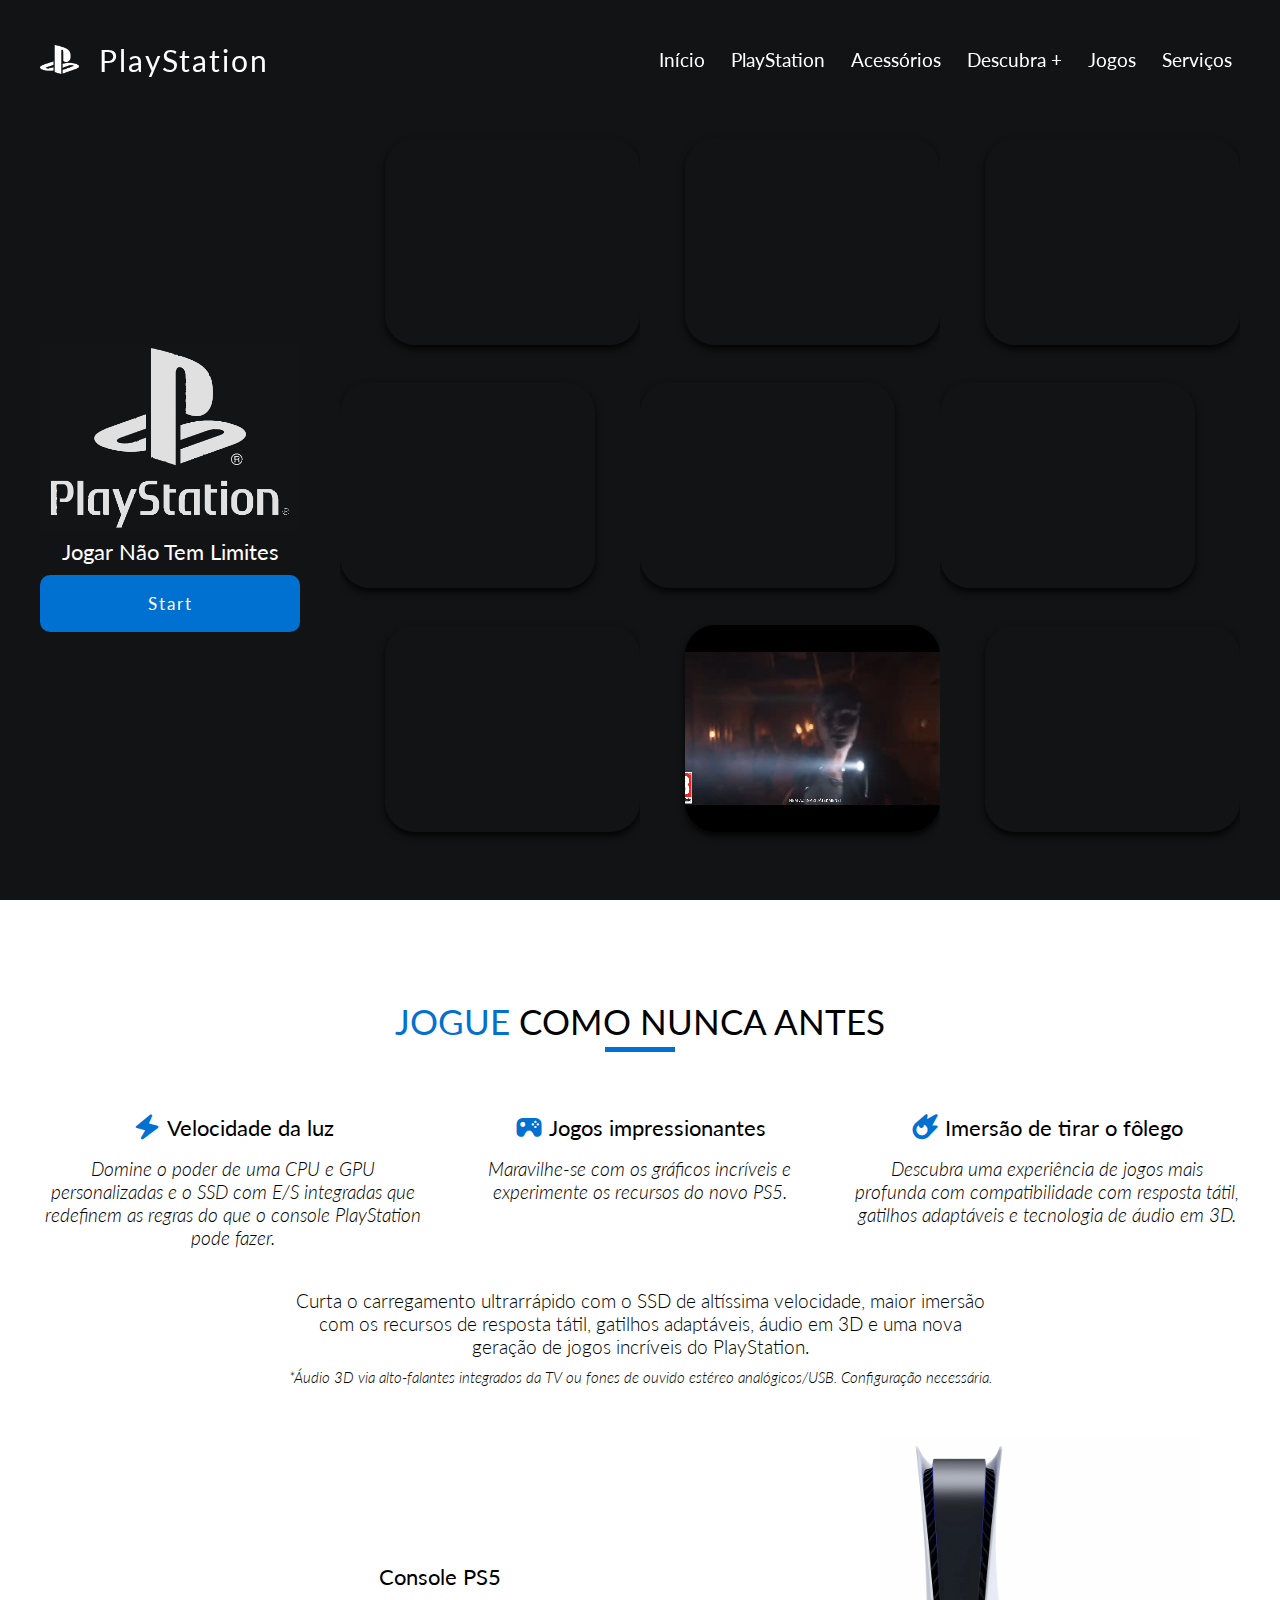
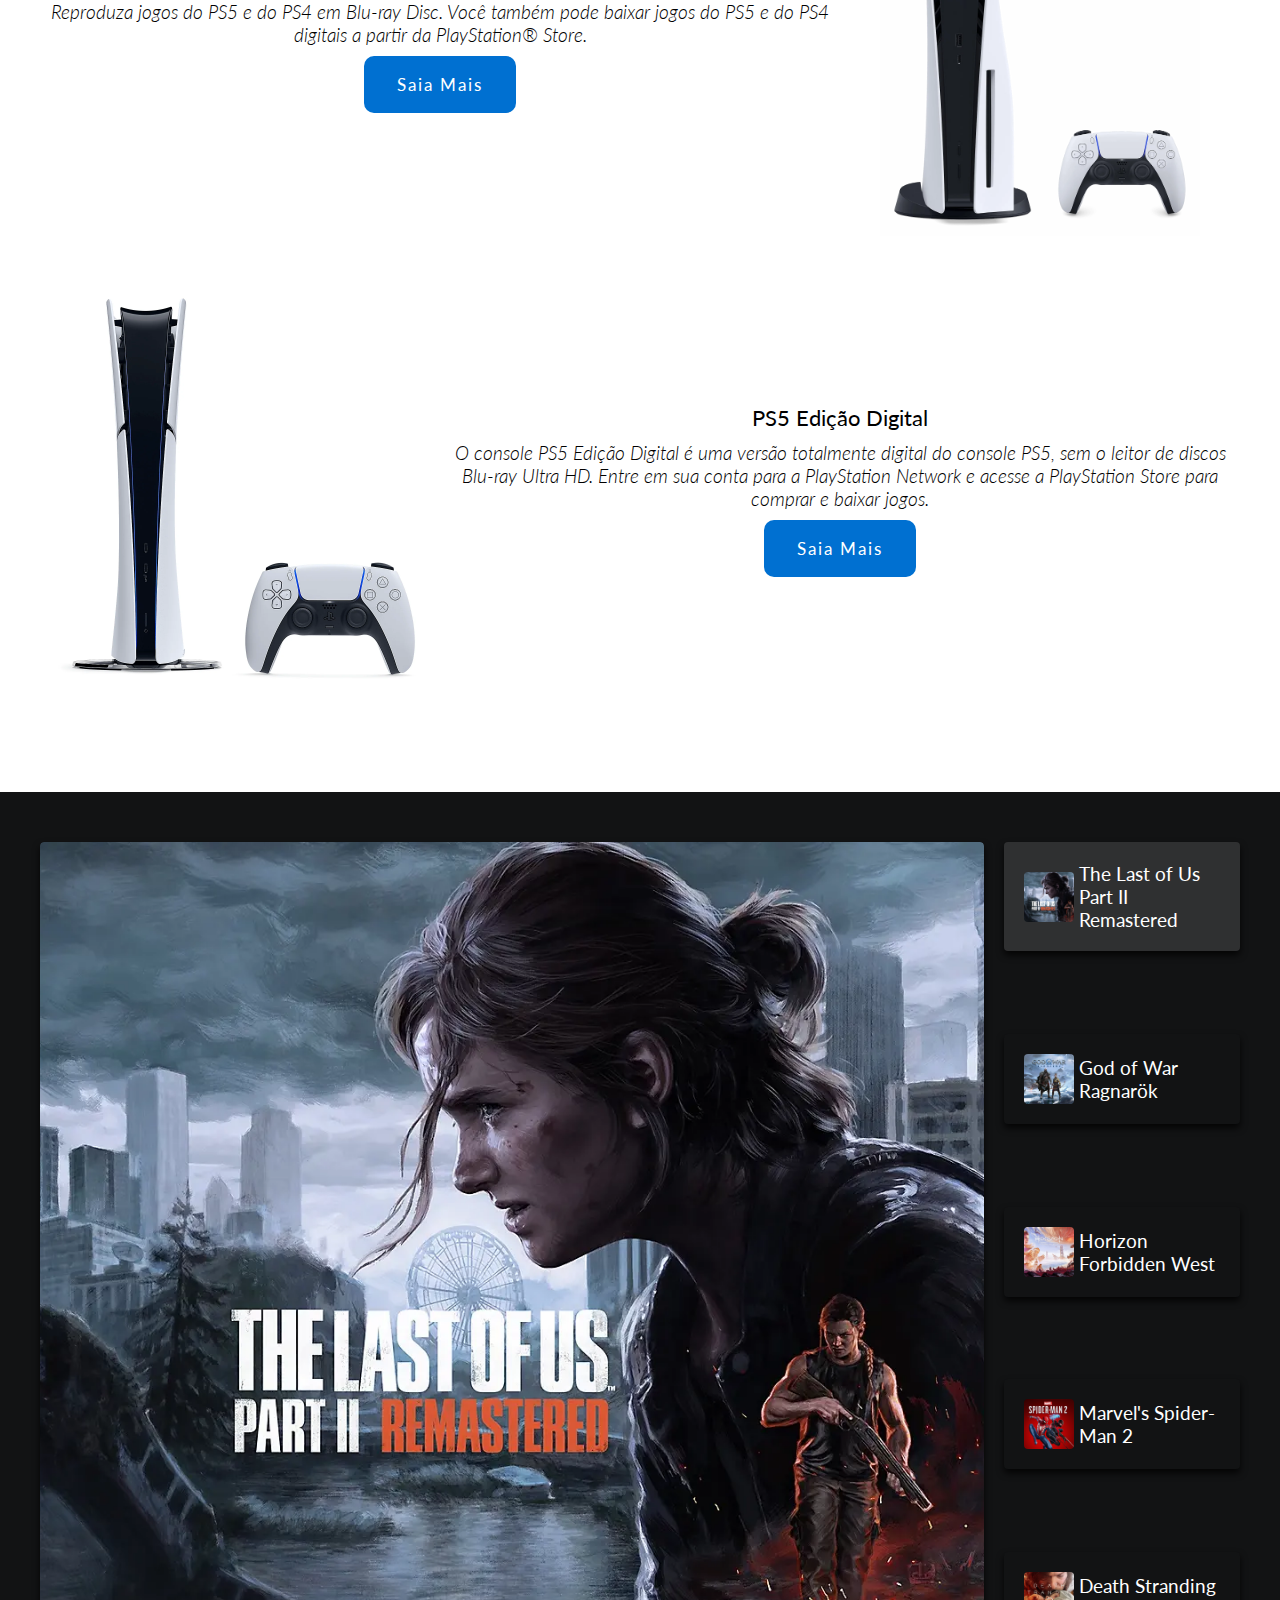
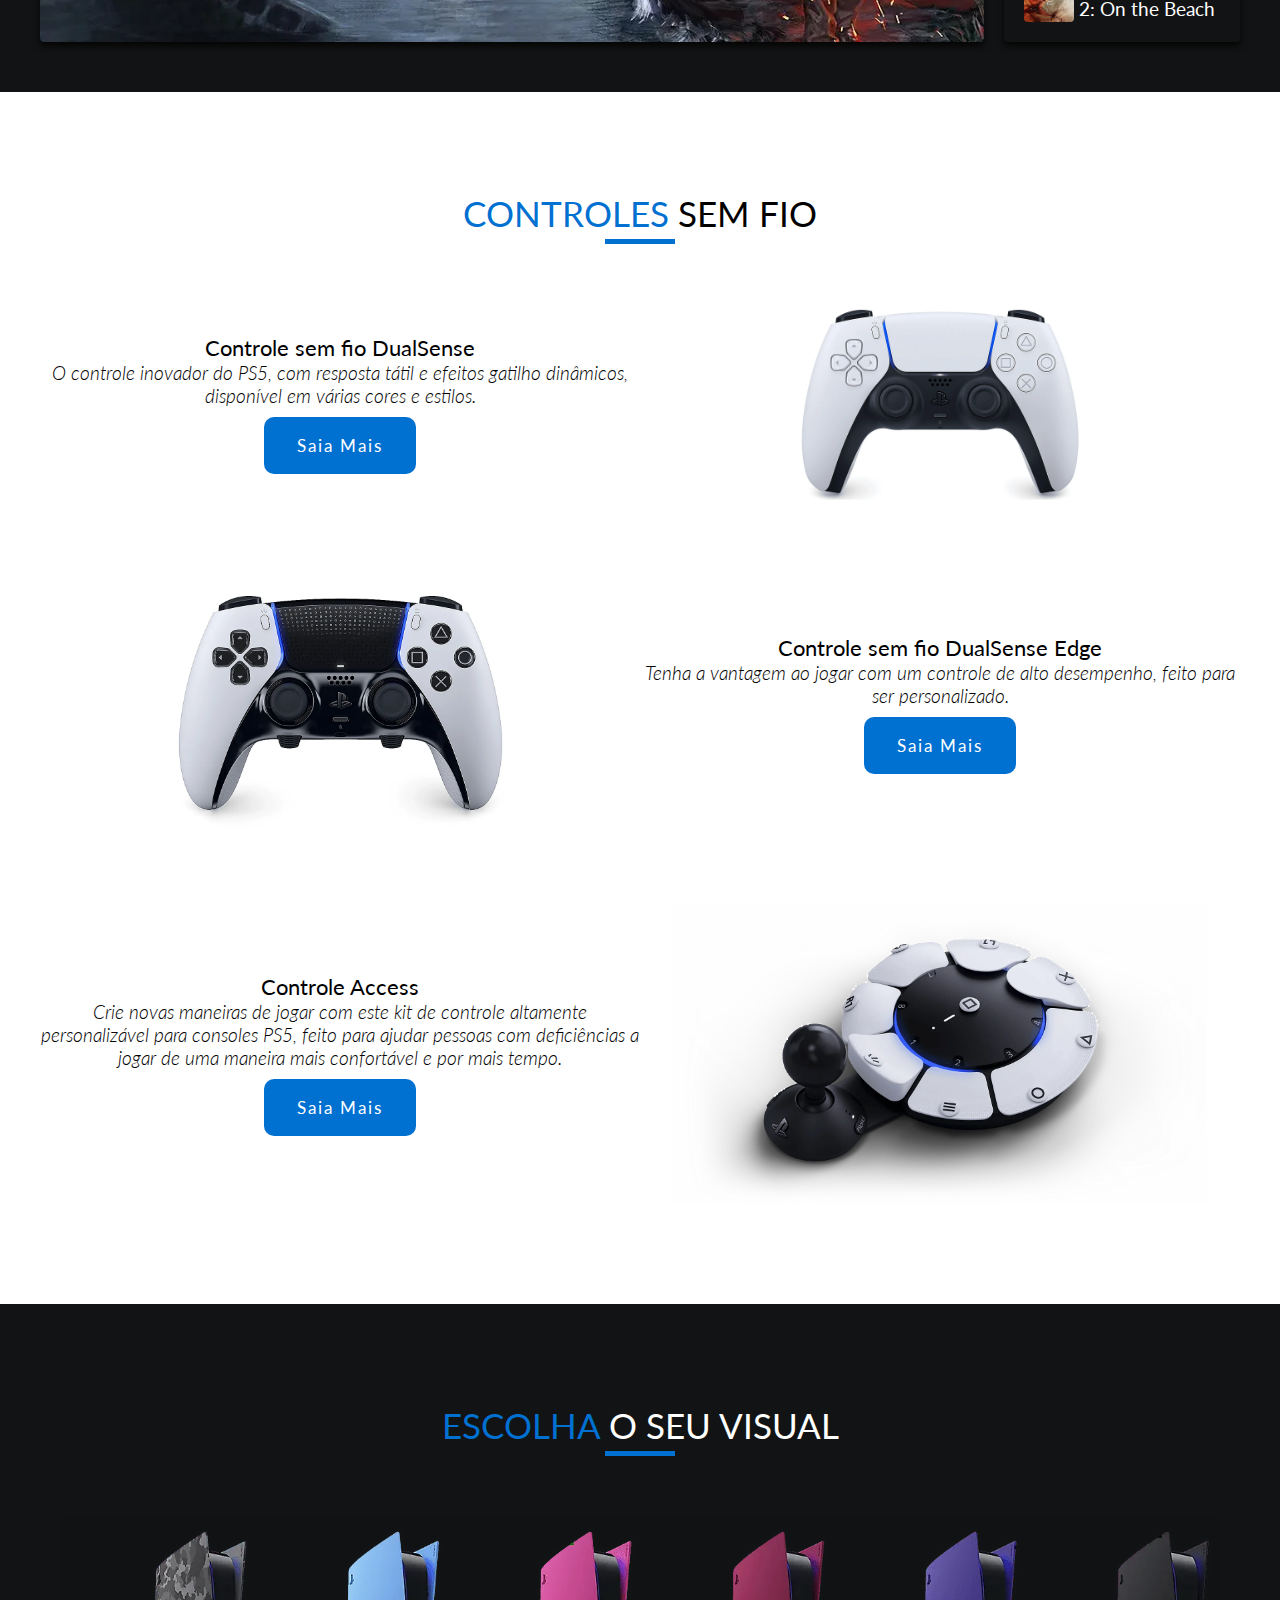
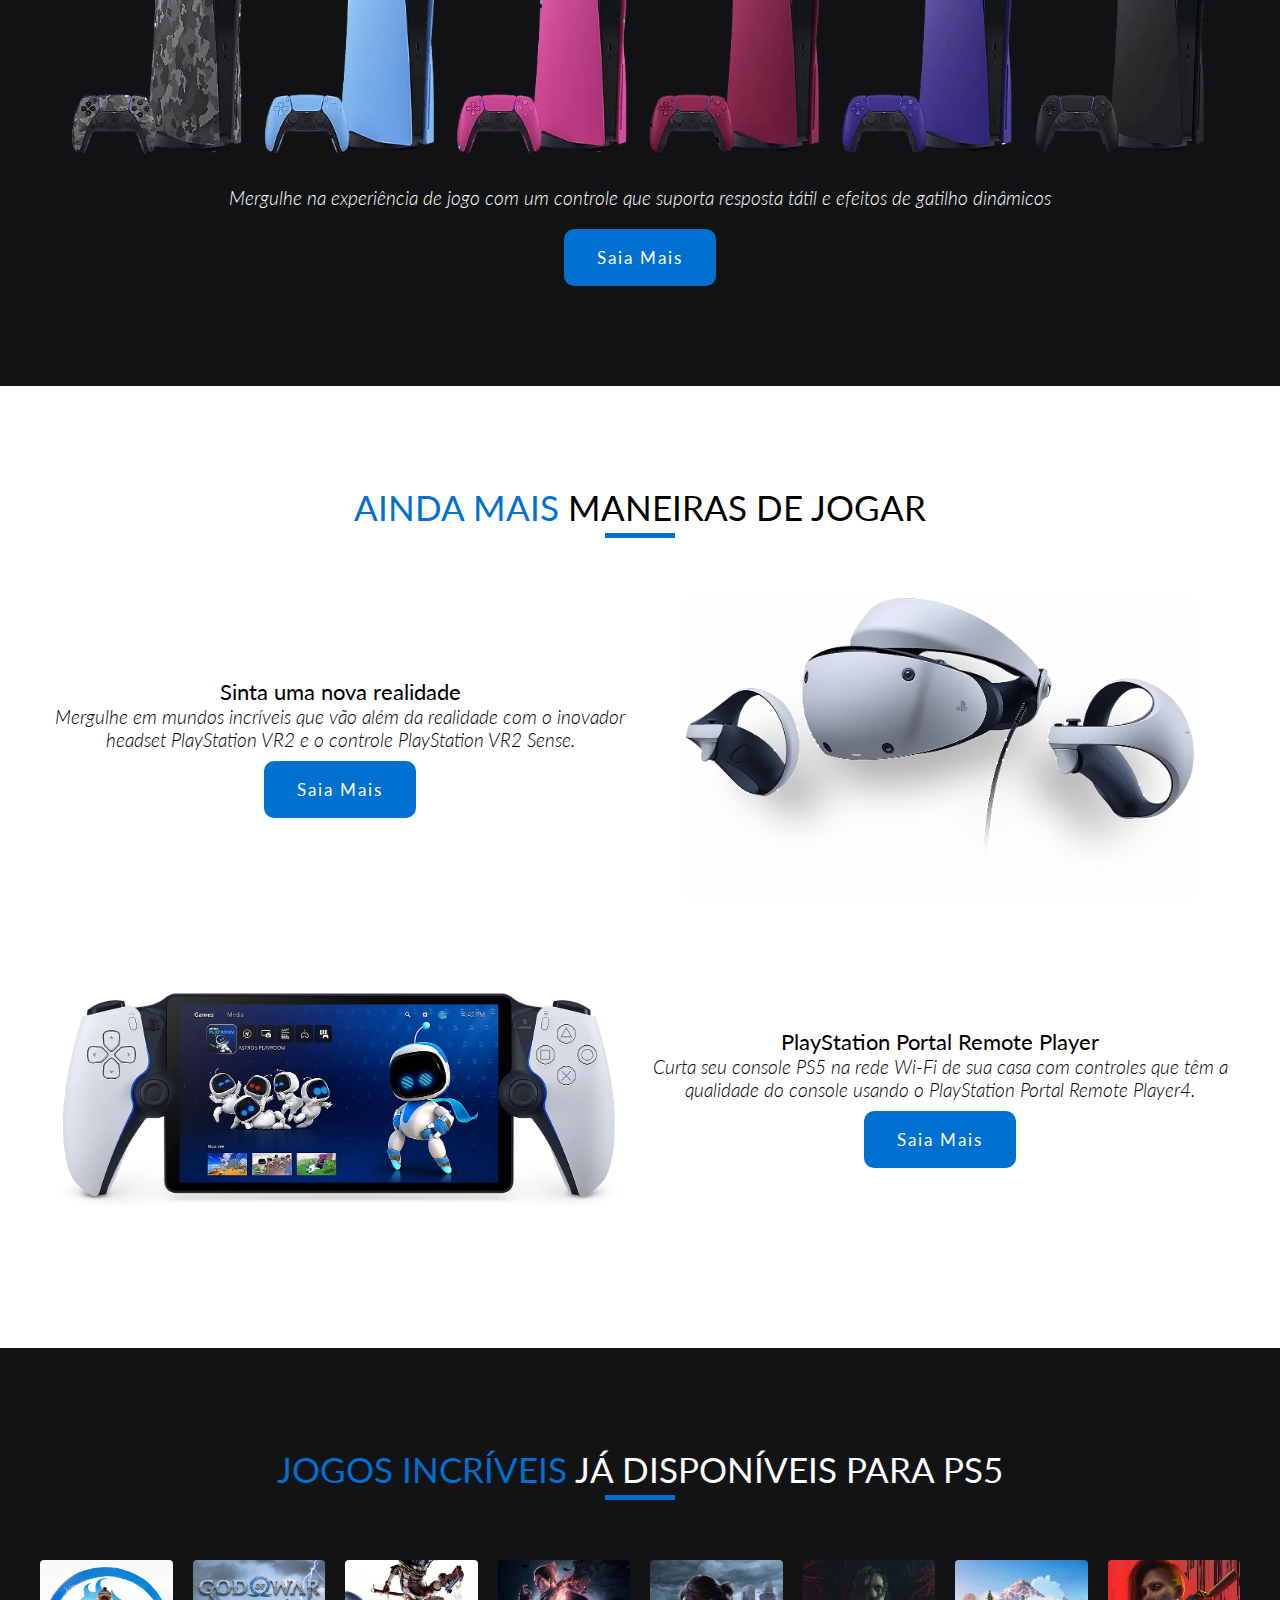
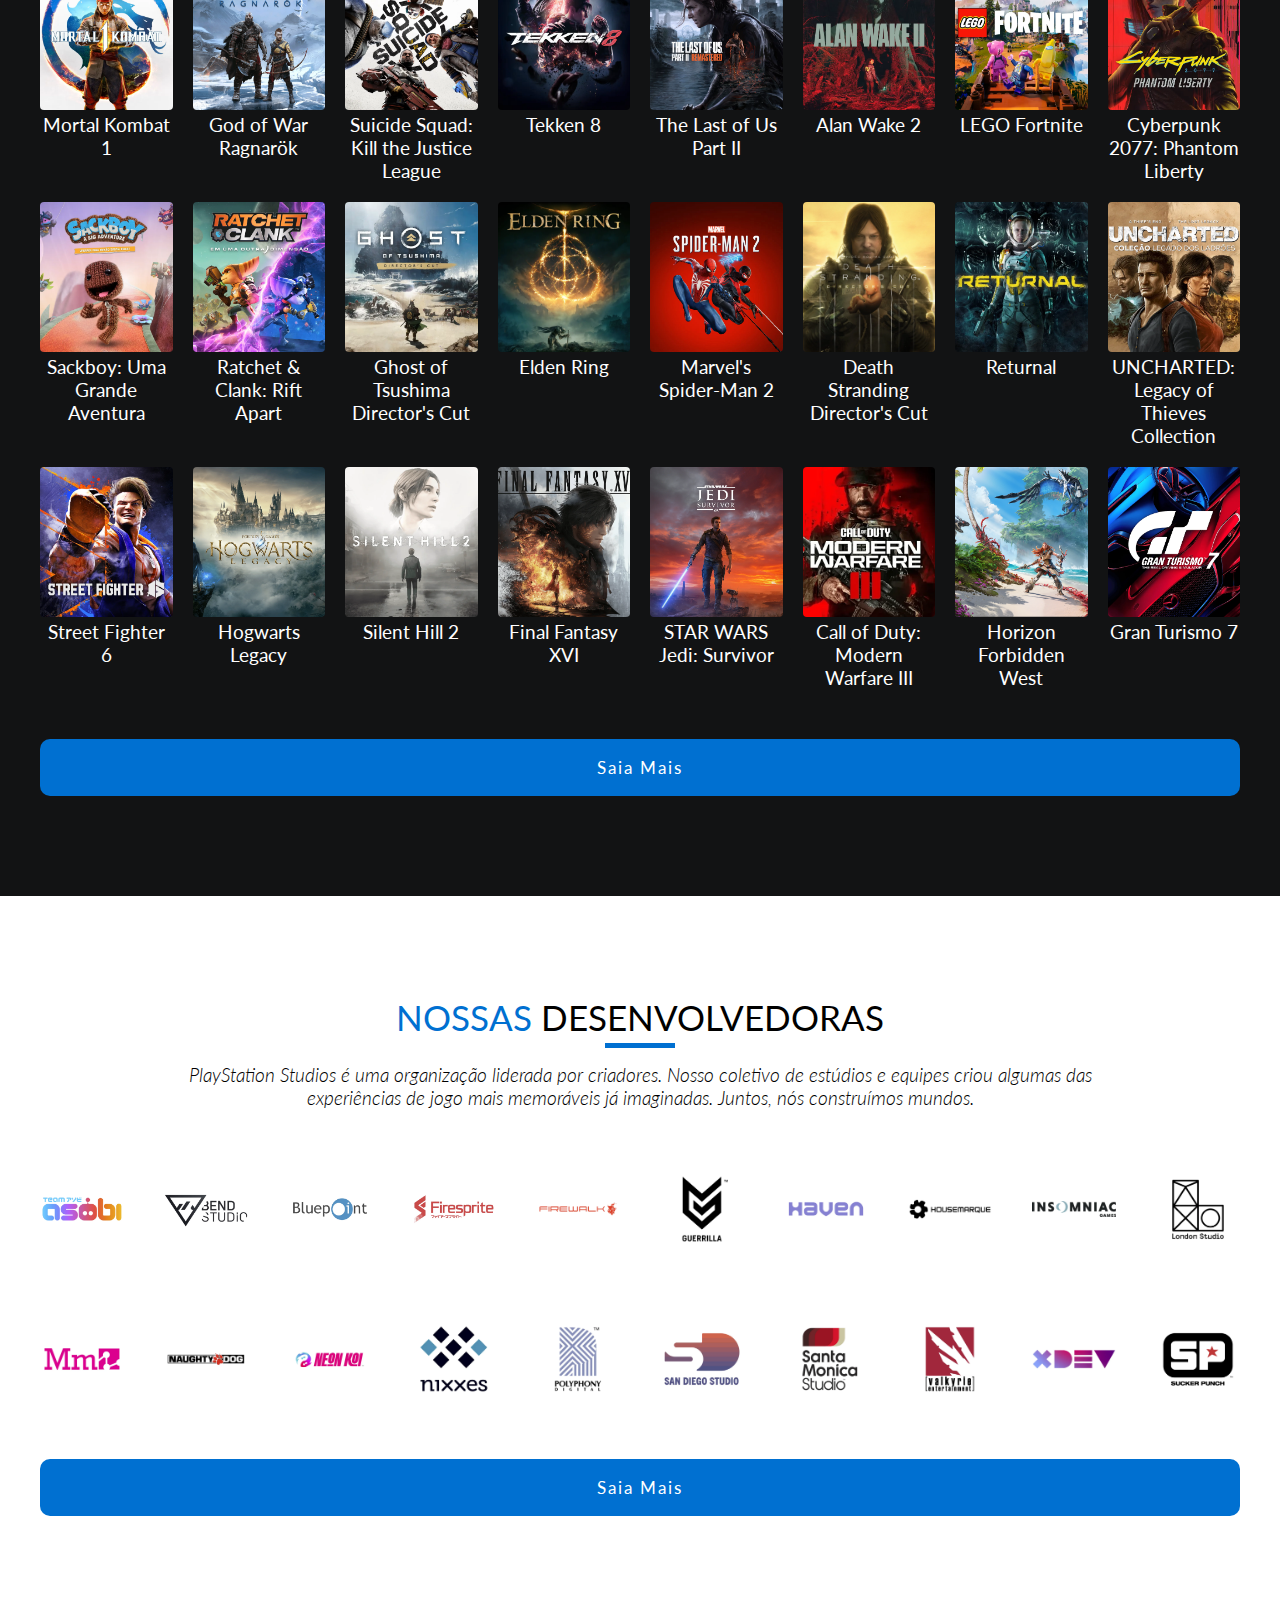
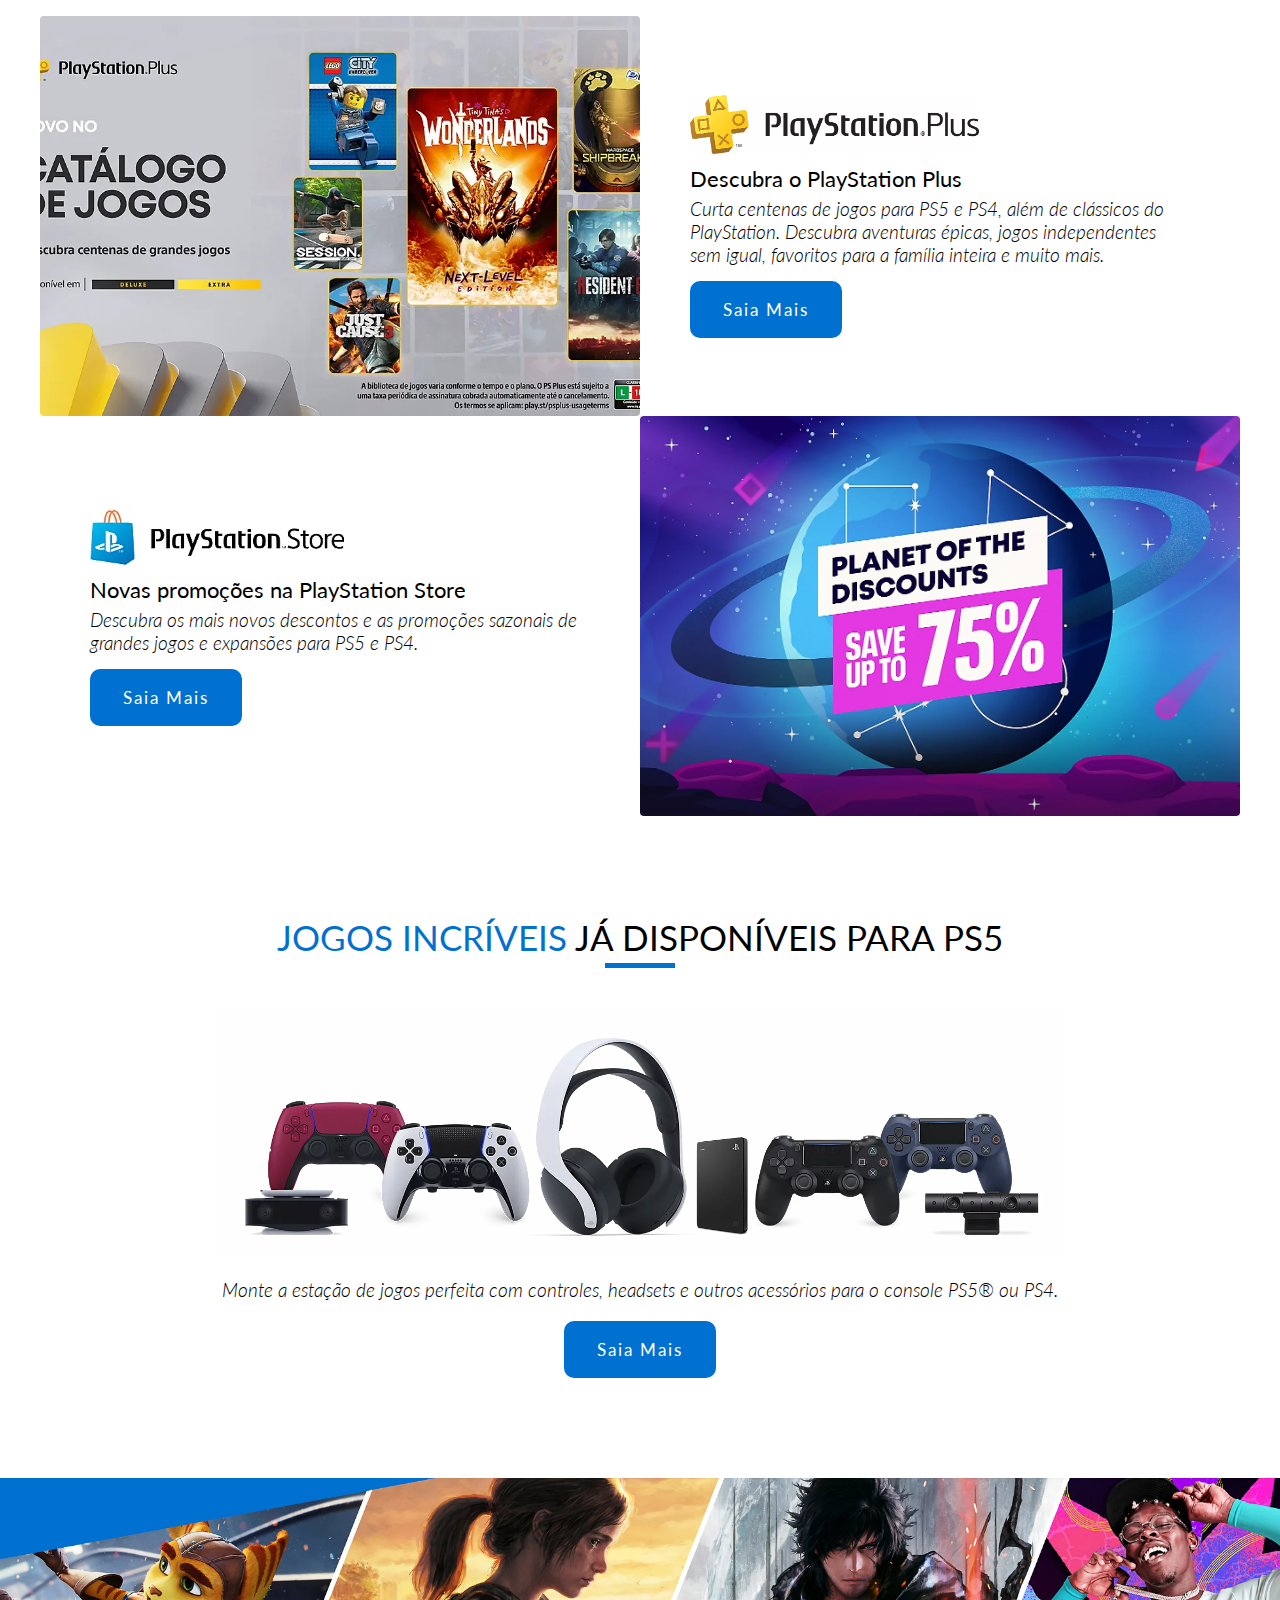
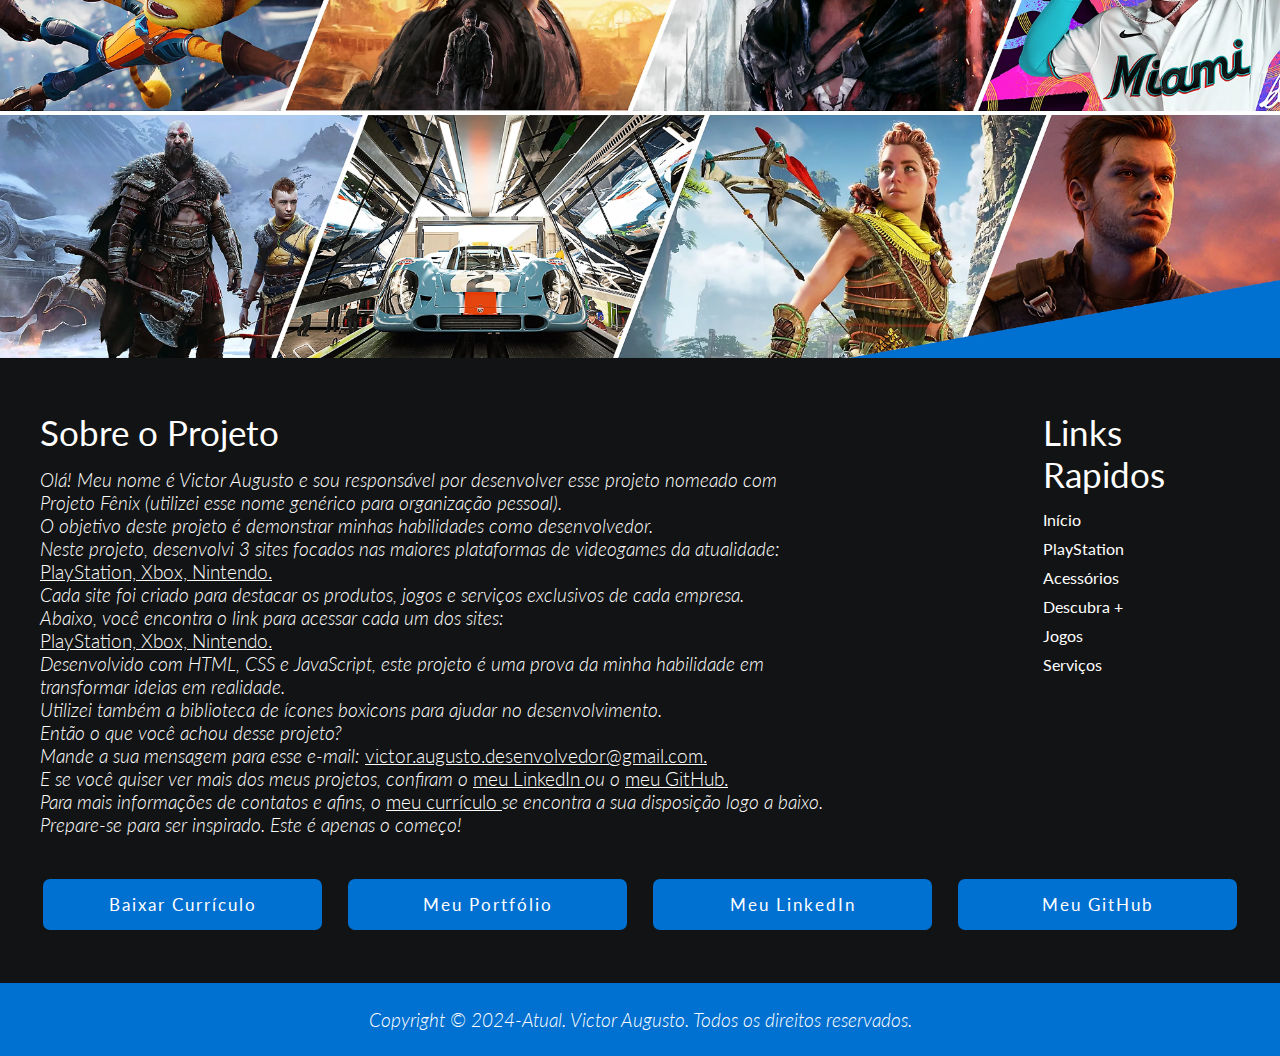
==== Site PlayStation/index.html @ 83d15624 "Initial commit" ====
<!DOCTYPE html>
<html lang="pt-br">

<head>
    <meta charset="UTF-8">
    <meta name="author" content="Victor Augusto Rodrigues Gomes">
    <meta name="keywords" content="PlayStation, PS5, jogos, consoles, serviços, videogames, Sony, lançamentos, games">
    <meta name="description"
        content="Descubra tudo sobre os produtos, jogos e serviços da plataforma PlayStation. Encontre os melhores lançamentos e novidades para PlayStation 5.">
    <meta name="viewport" content="width=device-width, initial-scale=1.0">
    <title> Projeto Fênix | PlayStation </title>
    <link rel="stylesheet" href="src/css/style.css">
    <link rel="stylesheet" href="src/css/index.css">
    <link rel="shortcut icon" href="src/img/base/icone.png">
    <link href='https://unpkg.com/boxicons@2.1.4/css/boxicons.min.css' rel='stylesheet'>
</head>

<body>
    <header>
        <a href="index.html" class="logo"> <img src="src/img/PlayStationLogo/PlayStation.webp" alt="logo">
            <h1> PlayStation </h1>
        </a>
        <div class="toggle" onclick="toggleMenu();">
            <span></span>
            <span></span>
            <span></span>
        </div>

        <ul class="menu">
            <li> <a href="#introduction" onclick="efeitoMenu();"> Início </a> </li>
            <li> <a href="#servicesInformation" onclick="efeitoMenu();"> PlayStation </a> </li>
            <li> <a href="#productsMain" onclick="efeitoMenu();"> Acessórios </a> </li>
            <li> <a href="#productsSecondary" onclick="efeitoMenu();"> Descubra + </a> </li>
            <li> <a href="#game" onclick="efeitoMenu();"> Jogos </a> </li>
            <li> <a href="#plus" onclick="efeitoMenu();"> Serviços </a> </li>
        </ul>
    </header>

    <section id="introduction" class="introduction">
        <div class="container">
            <div class="container-text">
                <div class="container-img">
                    <img src="src/img/PlayStationLogo/PlayStation2.webp" alt="img">
                </div>
                <!-- <h1>  PlayStation®5 <br/> Jogar Não Tem Limites </h1>  -->
                <h1> Jogar Não Tem Limites </h1>
                <a class="btn-primary" href="#servicesInformation"> Start </a>
            </div>

            <div class="container-video">
                <div class="card">
                    <video src="src/vid/intro/Days Gone.webm" autoplay muted loop></video>
                </div>

                <div class="card">
                    <video src="src/vid/intro/Ghost of Tsushima.webm" autoplay muted loop></video>
                </div>

                <div class="card">
                    <video src="src/vid/intro/God of War Ragnarök.webm" autoplay muted loop></video>
                </div>

                <div class="card">
                    <video src="src/vid/intro/Gran Turismo 7.webm" autoplay muted loop></video>
                </div>

                <div class="card">
                    <video src="src/vid/intro/Horizon.webm" autoplay muted loop></video>
                </div>

                <div class="card">
                    <video src="src/vid/intro/Ratchet & Clank.webm" autoplay muted loop></video>
                </div>

                <div class="card">
                    <video src="src/vid/intro/Spider.webm" autoplay muted loop></video>
                </div>

                <div class="card">
                    <video src="src/vid/intro/The Last of Us Part II.webm" autoplay muted loop></video>
                </div>

                <div class="card">
                    <video src="src/vid/intro/UNCHARTED.webm" autoplay muted loop></video>
                </div>
            </div>
        </div>
    </section>

    <section id="servicesInformation" class="services-information">
        <div class="container">
            <div class="title">
                <h2 class=""> <span> JOGUE </span> COMO NUNCA ANTES </h2>
            </div>

            <div class="container-card-information">
                <div class="card">
                    <h1> <!-- <i class='bx bx-rocket'></i> -->
                        <i class='bx bxs-zap'></i>
                        Velocidade da luz
                    </h1>
                    <p> Domine o poder de uma CPU e GPU personalizadas e o SSD com E/S integradas que redefinem as
                        regras do que o console PlayStation pode fazer.</p>
                </div>

                <div class="card">
                    <h1> <!-- <i class='bx bx-game'></i> -->
                        <i class='bx bxs-joystick'></i>
                        Jogos impressionantes
                    </h1>
                    <p> Maravilhe-se com os gráficos incríveis e experimente os recursos do novo PS5. </p>
                </div>

                <div class="card">
                    <h1> <!-- <i class='bx bx-meteor' ></i> -->
                        <i class='bx bxs-meteor'></i>
                        Imersão de tirar o fôlego
                    </h1>
                    <p> Descubra uma experiência de jogos mais profunda com compatibilidade com resposta tátil, gatilhos
                        adaptáveis e tecnologia de áudio em 3D. </p>
                </div>
            </div>

            <div class="container-card-text">
                <h2> Curta o carregamento ultrarrápido com o SSD de altíssima velocidade, maior
                    imersão com os recursos de resposta tátil, gatilhos adaptáveis, áudio
                    em 3D e uma nova geração de jogos incríveis do PlayStation. </h2>

                <p> *Áudio 3D via alto-falantes integrados da TV ou fones de ouvido estéreo analógicos/USB.
                    Configuração necessária.</p>
            </div>

            <div class="container-card-products withDisk">
                <div class="container-text">
                    <h1> Console PS5 </h1>
                    <p>Reproduza jogos do PS5 e do PS4 em Blu-ray Disc. Você também pode baixar jogos do PS5 e do PS4
                        digitais a partir da PlayStation® Store.</p>
                    <a class="btn-primary" href="#"> Saia mais </a>
                </div>

                <div class="container-img">
                    <img src="src/img/PlayStation/playStationComDisco.webp" alt="img">
                </div>
            </div>

            <div class="container-card-products noDisc">
                <div class="container-img">
                    <img src="src/img/PlayStation/playStationSemDisco.webp" alt="img">
                </div>

                <div class="container-text">
                    <h1> PS5 Edição Digital </h1>
                    <p> O console PS5 Edição Digital é uma versão totalmente digital do console PS5, sem o leitor de
                        discos Blu-ray Ultra HD. Entre em sua conta para a PlayStation Network e acesse a PlayStation
                        Store para comprar e baixar jogos. </p>
                    <a class="btn-primary" href="#"> Saia mais </a>
                </div>
            </div>
        </div>
    </section>

    <section class="carousel" id="carousel">
        <div class="container">
            <div class="container-slides-img" id="container-slides-img">
                <div class="container-slides-img-card active">
                    <span class="container-slides-img-card-img">
                        <img src="src/img/carousel/The-last-of-us-part-ii-remastered.webp" alt="img" />
                    </span>
                </div>

                <div class="container-slides-img-card">
                    <span class="container-slides-img-card-img">
                        <img src="src/img/carousel/god-of-war-ragnarok.webp" alt="img" />
                    </span>
                </div>

                <div class="container-slides-img-card">
                    <span class="container-slides-img-card-img">
                        <img src="src/img/carousel/horizon-forbidden-west.webp" alt="img" />
                    </span>
                </div>

                <div class="container-slides-img-card">
                    <span class="container-slides-img-card-img">
                        <img src="src/img/carousel/spider-man-2.webp" alt="img" />
                    </span>
                </div>

                <div class="container-slides-img-card">
                    <span class="container-slides-img-card-img">
                        <img src="src/img/carousel/death-stranding-2.webp" alt="img" />
                    </span>
                </div>
            </div>

            <div class="container-slides-control">
                <div class="container-slides-control-with-img-list" id="container-slides-control-with-img-list">
                    <div class="container-slides-control-with-img-list-card active" onclick="intro0();">
                        <span class="container-slides-img-card-img">
                            <img src="src/img/carousel/The-last-of-us-part-ii-remastered.webp" alt="img" />
                        </span>
                        <h1> The Last of Us Part II Remastered </h1>
                    </div>

                    <div class="container-slides-control-with-img-list-card" onclick="intro1();">
                        <span class="container-slides-img-card-img">
                            <img src="src/img/carousel/god-of-war-ragnarok.webp" alt="img" />
                        </span>
                        <h1> God of War Ragnarök </h1>
                    </div>

                    <div class="container-slides-control-with-img-list-card" onclick="intro2();">
                        <span class="container-slides-img-card-img">
                            <img src="src/img/carousel/horizon-forbidden-west.webp" alt="img" />
                        </span>
                        <h1> Horizon Forbidden West </h1>
                    </div>

                    <div class="container-slides-control-with-img-list-card" onclick="intro3();">
                        <span class="container-slides-img-card-img">
                            <img src="src/img/carousel/spider-man-2.webp" alt="img" />
                        </span>
                        <h1> Marvel's Spider-Man 2 </h1>
                    </div>

                    <div class="container-slides-control-with-img-list-card" onclick="intro4();">
                        <span class="container-slides-img-card-img">
                            <img src="src/img/carousel/death-stranding-2.webp" alt="img" />
                        </span>
                        <h1> Death Stranding 2: On the Beach </h1>
                    </div>
                </div>

                <ul class="container-slides-control-with-bar">
                    <div class="container-slides-control-with-img-list-cardBar"
                        id="container-slides-control-with-img-list-cardBar">
                        <div onclick="intro0();" class="active"></div>
                        <div onclick="intro1();"></div>
                        <div onclick="intro2();"></div>
                        <div onclick="intro3();"></div>
                        <div onclick="intro4();"></div>
                    </div>
                </ul>
            </div>
        </div>
    </section>

    <section id="productsMain" class="products">
        <div class="container">
            <div class="title">
                <h2 class=""> <span> Controles </span> sem fio </h2>
            </div>

            <div class="card">
                <div class="container-text">
                    <h1> Controle sem fio DualSense </h1>
                    <p> O controle inovador do PS5, com resposta tátil e efeitos gatilho dinâmicos, disponível em várias
                        cores e estilos. </p>
                    <a class="btn-primary" href="#"> Saia mais </a>
                </div>

                <div class="container-img">
                    <img src="src/img/PlayStation/controle.webp" alt="img">
                </div>
            </div>

            <div class="card">
                <div class="container-img bx">
                    <img src="src/img/PlayStation/edge.webp" alt="img">
                </div>

                <div class="container-text">
                    <h1> Controle sem fio DualSense Edge </h1>
                    <p> Tenha a vantagem ao jogar com um controle de alto desempenho, feito para ser personalizado.</p>
                    <a class="btn-primary" href="#"> Saia mais </a>
                </div>
            </div>

            <div class="card">
                <div class="container-text">
                    <h1> Controle Access </h1>
                    <p> Crie novas maneiras de jogar com este kit de controle altamente personalizável para consoles
                        PS5, feito para ajudar pessoas com deficiências a jogar de uma maneira mais confortável e
                        por mais tempo. </p>
                    <a class="btn-primary" href="#"> Saia mais </a>
                </div>

                <div class="container-img bx">
                    <img src="src/img/PlayStation/controleAccess.webp" alt="img">
                </div>
            </div>
        </div>
    </section>

    <section id="accessories" class="accessories">
        <div class="container">
            <div class="title white">
                <h2 class=""> <span> Escolha </span> o seu visual </h2>
            </div>

            <div class="container-img">
                <img src="src/img/PlayStation/tampas.webp" alt="img">
            </div>

            <p> Mergulhe na experiência de jogo com um controle que suporta resposta tátil e efeitos de gatilho
                dinâmicos </p>

            <a class="btn-primary" href="#"> Saia mais </a>
        </div>
    </section>

    <section id="productsSecondary" class="products">
        <div class="container">
            <div class="title">
                <h2 class=""> <span> Ainda mais </span> maneiras de jogar </h2>
            </div>

            <div class="card">
                <div class="container-text">
                    <h1> Sinta uma nova realidade </h1>
                    <p> Mergulhe em mundos incríveis que vão além da realidade com o inovador headset PlayStation VR2 e
                        o controle PlayStation VR2 Sense.</p>
                    <a class="btn-primary" href="#"> Saia mais </a>
                </div>

                <div class="container-img bx">
                    <img src="src/img/PlayStation/vr2.webp" alt="img">
                </div>
            </div>

            <div class="card">
                <div class="container-img bx">
                    <img src="src/img/PlayStation/ps-portal.webp" alt="img">
                </div>

                <div class="container-text">
                    <h1> PlayStation Portal Remote Player </h1>
                    <p> Curta seu console PS5 na rede Wi-Fi de sua casa com controles que têm a qualidade do console
                        usando o PlayStation Portal Remote Player4.</p>
                    <a class="btn-primary" href="#"> Saia mais </a>
                </div>
            </div>
        </div>
    </section>

    <section id="game" class="game">
        <div class="title white">
            <h2 class=""> <span> jogos incríveis </span> já disponíveis para PS5 </h2>
        </div>

        <div class="container">
            <div class="card">
                <div class="container-img bx">
                    <img src="src/img/game/01.webp" alt="img">
                </div>
                <h1> Mortal Kombat 1 </h1>
            </div>

            <div class="card">
                <div class="container-img bx">
                    <img src="src/img/game/18.webp" alt="img">
                </div>
                <h1> God of War Ragnarök </h1>
            </div>

            <div class="card">
                <div class="container-img bx">
                    <img src="src/img/game/03.webp" alt="img">
                </div>
                <h1> Suicide Squad: Kill the Justice League </h1>
            </div>

            <div class="card">
                <div class="container-img bx">
                    <img src="src/img/game/04.webp" alt="img">
                </div>
                <h1> Tekken 8 </h1>
            </div>

            <div class="card">
                <div class="container-img bx">
                    <img src="src/img/game/05.webp" alt="img">
                </div>
                <h1> The Last of Us Part II </h1>
            </div>

            <div class="card">
                <div class="container-img bx">
                    <img src="src/img/game/06.webp" alt="img">
                </div>
                <h1> Alan Wake 2 </h1>
            </div>

            <div class="card">
                <div class="container-img bx">
                    <img src="src/img/game/07.webp" alt="img">
                </div>
                <h1> LEGO Fortnite </h1>
            </div>

            <div class="card">
                <div class="container-img bx">
                    <img src="src/img/game/08.webp" alt="img">
                </div>
                <h1> Cyberpunk 2077: Phantom Liberty </h1>
            </div>

            <div class="card">
                <div class="container-img bx">
                    <img src="src/img/game/09.webp" alt="img">
                </div>
                <h1> Sackboy: Uma Grande Aventura </h1>
            </div>

            <div class="card">
                <div class="container-img bx">
                    <img src="src/img/game/10.webp" alt="img">
                </div>
                <h1> Ratchet & Clank: Rift Apart </h1>
            </div>

            <div class="card">
                <div class="container-img bx">
                    <img src="src/img/game/11.webp" alt="img">
                </div>
                <h1> Ghost of Tsushima Director's Cut </h1>
            </div>

            <div class="card">
                <div class="container-img bx">
                    <img src="src/img/game/02.webp" alt="img">
                </div>
                <h1>Elden Ring </h1>
            </div>

            <div class="card">
                <div class="container-img bx">
                    <img src="src/img/game/12.webp" alt="img">
                </div>
                <h1> Marvel's Spider-Man 2 </h1>
            </div>

            <div class="card">
                <div class="container-img bx">
                    <img src="src/img/game/13.webp" alt="img">
                </div>
                <h1> Death Stranding Director's Cut </h1>
            </div>

            <div class="card">
                <div class="container-img bx">
                    <img src="src/img/game/14.webp" alt="img">
                </div>
                <h1> Returnal </h1>
            </div>

            <div class="card">
                <div class="container-img bx">
                    <img src="src/img/game/15.webp" alt="img">
                </div>
                <h1> UNCHARTED: Legacy of Thieves Collection </h1>
            </div>

            <!-- <div class="card">
                <div class="container-img bx">
                    <img src="src/img/game/16.webp" alt="img">
                </div>
                <h1> Devil May Cry 5 </h1>
            </div> -->

            <div class="card">
                <div class="container-img bx">
                    <img src="src/img/game/17.webp" alt="img">
                </div>
                <h1> Street Fighter 6 </h1>
            </div>

            <div class="card">
                <div class="container-img bx">
                    <img src="src/img/game/19.webp" alt="img">
                </div>
                <h1> Hogwarts Legacy </h1>
            </div>

            <div class="card">
                <div class="container-img bx">
                    <img src="src/img/game/20.webp" alt="img">
                </div>
                <h1> Silent Hill 2 </h1>
            </div>

            <div class="card">
                <div class="container-img bx">
                    <img src="src/img/game/21.webp" alt="img">
                </div>
                <h1> Final Fantasy XVI </h1>
            </div>

            <div class="card">
                <div class="container-img bx">
                    <img src="src/img/game/22.webp" alt="img">
                </div>
                <h1> STAR WARS Jedi: Survivor </h1>
            </div>

            <div class="card">
                <div class="container-img bx">
                    <img src="src/img/game/23.webp" alt="img">
                </div>
                <h1> Call of Duty: Modern Warfare III </h1>
            </div>

            <div class="card">
                <div class="container-img bx">
                    <img src="src/img/game/24.webp" alt="img">
                </div>
                <h1> Horizon Forbidden West </h1>
            </div>

            <div class="card">
                <div class="container-img bx">
                    <img src="src/img/game/25.webp" alt="img">
                </div>
                <h1> Gran Turismo 7 </h1>
            </div>
        </div>
        <a class="btn-primary" href="#"> Saia mais </a>
    </section>

    <section id="studios" class="studios">
        <div class="title">
            <h2> <span> Nossas </span> desenvolvedoras </h2>
            <p> PlayStation Studios é uma organização liderada por criadores. Nosso coletivo de estúdios e equipes criou
                algumas das experiências de jogo mais memoráveis já imaginadas. Juntos, nós construímos mundos.</p>
        </div>

        <div class="container">
            <div class="card">
                <img src="src/img/studios/1.webp" alt="img">
            </div>

            <div class="card">
                <img src="src/img/studios/2.webp" alt="img">
            </div>

            <div class="card">
                <img src="src/img/studios/3.webp" alt="img">
            </div>

            <div class="card">
                <img src="src/img/studios/4.webp" alt="img">
            </div>

            <div class="card">
                <img src="src/img/studios/5.webp" alt="img">
            </div>

            <div class="card">
                <img src="src/img/studios/6.webp" alt="img">
            </div>

            <div class="card">
                <img src="src/img/studios/7.webp" alt="img">
            </div>

            <div class="card">
                <img src="src/img/studios/8.webp" alt="img">
            </div>

            <div class="card">
                <img src="src/img/studios/9.webp" alt="img">
            </div>

            <div class="card">
                <img src="src/img/studios/10.webp" alt="img">
            </div>

            <div class="card">
                <img src="src/img/studios/11.webp" alt="img">
            </div>

            <div class="card">
                <img src="src/img/studios/12.webp" alt="img">
            </div>

            <div class="card">
                <img src="src/img/studios/13.webp" alt="img">
            </div>

            <div class="card">
                <img src="src/img/studios/14.webp" alt="img">
            </div>

            <div class="card">
                <img src="src/img/studios/15.webp" alt="img">
            </div>

            <div class="card">
                <img src="src/img/studios/16.webp" alt="img">
            </div>

            <div class="card">
                <img src="src/img/studios/17.webp" alt="img">
            </div>

            <div class="card">
                <img src="src/img/studios/18.webp" alt="img">
            </div>

            <div class="card">
                <img src="src/img/studios/19.webp" alt="img">
            </div>

            <div class="card">
                <img src="src/img/studios/20.webp" alt="img">
            </div>
        </div>
        <a class="btn-primary" href="#"> Saia mais </a>
    </section>

    <section id="plus" class="plus">
        <div class="container">
            <div class="container-img">
                <img src="src/img/PlayStation/plus.webp" alt="img">
            </div>

            <div class="container-text">
                <div class="container-text-img">
                    <img src="src/img/PlayStationLogo/PlayStationPlus.webp" alt="img">
                </div>
                <h1> Descubra o PlayStation Plus </h1>
                <p> Curta centenas de jogos para PS5 e PS4, além de clássicos do PlayStation. Descubra aventuras épicas,
                    jogos independentes sem igual, favoritos para a família inteira e muito mais. </p>

                <a class="btn-primary" href="#"> Saia mais </a>
            </div>
        </div>
    </section>

    <section id="store" class="store">
        <div class="container">
            <div class="container-text">
                <div class="container-text-img">
                    <img src="src/img/PlayStationLogo/PlayStationStore.webp" alt="img">
                </div>
                <h1> Novas promoções na PlayStation Store </h1>
                <p> Descubra os mais novos descontos e as promoções sazonais de grandes jogos e expansões para PS5 e
                    PS4. </p>

                <a class="btn-primary" href="#"> Saia mais </a>
            </div>

            <div class="container-img">
                <img src="src/img/PlayStation/store.webp" alt="img">
            </div>
        </div>
    </section>

    <section id="accessoriesCustom" class="accessories white">
        <div class="container">
            <div class="title ">
                <h2 class=""> <span> jogos incríveis </span> já disponíveis para PS5 </h2>
            </div>

            <div class="container-img">
                <img src="src/img/PlayStation/acessorios.webp" alt="img">
            </div>

            <p> Monte a estação de jogos perfeita com controles, headsets e outros acessórios para o console PS5® ou
                PS4. </p>

            <a class="btn-primary" href="#"> Saia mais </a>
        </div>
    </section>

    <section id="bannerFooter" class="banner-footer">
        <div class="container">
            <img src="src/img/PlayStation/footer-banner.webp" alt="img">
        </div>
    </section>

    <footer class="footer">
        <div class="footer-container">
            <div class="footer-container-about">
                <h1> Sobre o Projeto </h1>
                <p> Olá! Meu nome é Victor Augusto e sou responsável por desenvolver esse projeto nomeado com Projeto
                    Fênix (utilizei esse nome genérico para organização pessoal).</p>
                <p> O objetivo deste projeto é demonstrar minhas habilidades como desenvolvedor. </p>
                <p> Neste projeto, desenvolvi 3 sites focados nas maiores plataformas de videogames da atualidade:
                    <a href=" " target="_blank" rel="noopener noreferrer"> PlayStation, </a>
                    <a href=" " target="_blank" rel="noopener noreferrer"> Xbox, </a>
                    <a href=" " target="_blank" rel="noopener noreferrer"> Nintendo. </a>
                </p>
                <p> Cada site foi criado para destacar os produtos, jogos e serviços exclusivos de cada empresa.</p>
                <p> Abaixo, você encontra o link para acessar cada um dos sites:</p>
                <p> <a href=" " target="_blank" rel="noopener noreferrer"> PlayStation, </a>
                    <a href=" " target="_blank" rel="noopener noreferrer"> Xbox, </a>
                    <a href=" " target="_blank" rel="noopener noreferrer"> Nintendo. </a>
                </p>
                <p> Desenvolvido com HTML, CSS e JavaScript, este projeto é uma prova da minha habilidade em transformar
                    ideias em realidade. </p>
                <p> Utilizei também a biblioteca de ícones boxicons para ajudar no desenvolvimento.</p>
                <p> Então o que você achou desse projeto? </p>
                <p> Mande a sua mensagem para esse e-mail:
                    <a href="mailto:victor.augusto.desenvolvedor@gmail.com" target="_blank" rel="noopener noreferrer">
                        victor.augusto.desenvolvedor@gmail.com. </a>
                </p>
                <p> E se você quiser ver mais dos meus projetos, confiram o
                    <a href=" https://www.linkedin.com/in/victor-augusto-desenvolvedor/ " target="_blank"
                        rel="noopener noreferrer"> meu LinkedIn </a> ou o
                    <a href=" https://github.com/VictorAugustoRodriguesGomes " target="_blank"
                        rel="noopener noreferrer"> meu GitHub. </a>
                </p>
                <p> Para mais informações de contatos e afins, o
                    <a href="https://github.com/VictorAugustoRodriguesGomes/VictorAugustoRodriguesGomes/blob/main/src/doc/Victor%20Augusto%20Rodrigues%20Gomes%20-%20curr%C3%ADculo.pdf"
                        target="_blank" rel="noopener noreferrer"> meu currículo </a>
                    se encontra a sua disposição logo a baixo.
                </p>
                <p> Prepare-se para ser inspirado. Este é apenas o começo! </p>
            </div>

            <div class="footer-container-links">
                <h1> Links Rapidos </h1>
                <ul>
                    <li> <a href="#introduction"> Início </a> </li>
                    <li> <a href="#servicesInformation"> PlayStation </a> </li>
                    <li> <a href="#productsMain"> Acessórios </a> </li>
                    <li> <a href="#productsSecondary"> Descubra + </a> </li>
                    <li> <a href="#game"> Jogos </a> </li>
                    <li> <a href="#plus"> Serviços </a> </li>
                </ul>
            </div>
        </div>

        <div class="footer-container-btn">
            <a href="https://github.com/VictorAugustoRodriguesGomes/VictorAugustoRodriguesGomes/blob/main/src/doc/Victor%20Augusto%20Rodrigues%20Gomes%20-%20curr%C3%ADculo.pdf"
                target="_blank" rel="noopener noreferrer" class="btn-primary">Baixar Currículo</a>

            <a href="https://victor-augusto-dev.firebaseapp.com/" target="_blank" rel="noopener noreferrer"
                class="btn-primary"> Meu Portfólio </a>

            <a href="https://www.linkedin.com/in/victor-augusto-desenvolvedor/" target="_blank"
                rel="noopener noreferrer" class="btn-primary"> Meu LinkedIn </a>

            <a href="https://github.com/VictorAugustoRodriguesGomes" target="_blank" rel="noopener noreferrer"
                class="btn-primary"> Meu GitHub </a>
        </div>
    </footer>

    <div class="copyrightText">
        <p>Copyright © 2024-Atual. Victor Augusto. Todos os direitos reservados.</p>
    </div>

    <script type="text/javascript" src="src/js/header.js"> </script>
    <script type="text/javascript" src="src/js/carousel.js"> </script>
</body>

</html>
---- Site PlayStation/src/css/style.css ----
@import url('https://fonts.googleapis.com/css2?family=Lato:ital,wght@0,100;0,300;0,400;0,700;0,900;1,100;1,300;1,400;1,700;1,900&display=swap');

* {
    margin: 0;
    padding: 0;
    font-weight: 400;
    box-sizing: border-box;
    scroll-behavior: smooth;
    font-family: 'Lato', sans-serif;
    scroll-behavior: smooth;
}

h1 {
    font-size: 22px;
    font-weight: 400;
}

p {
    font-size: 19px;
    font-weight: 300;
    font-style: italic;
}

.btn-primary {
    cursor: pointer;
    font-size: 17px;
    font-weight: 400;
    margin-top: 10px;
    color: #ffffff;
    padding: 15px 30px;
    margin-bottom: 0px;
    text-align: center;
    letter-spacing: 2px;
    border-radius: 10px;
    display: inline-block;
    text-decoration: none;
    background: #0070d1;
    text-transform: capitalize;
    border: 3px solid transparent;
    transition: all 0.5s ease-in-out;
}

.btn-primary:hover {
    color: #ffffff;
    background: #121314;
    border: 3px solid #ffffff;
}

@media only screen and (min-width: 0px) and (max-width: 767px) {
    .btn-primary {
        width: 100%;
    }
}

.title {
    width: 100%;
    padding: 0 100px;
    position: relative;
    margin-bottom: 70px;
}

.title.white h2,
.title.white p {
    color: #ffffff;
}

.title h2 {
    font-size: 35px;
    font-weight: 400;
    color: #000000;
    text-align: center;
    margin-bottom: 25px;
    text-transform: uppercase;
}

.title h2 span {
    color: #0070d1;
}

.title h2::after {
    content: "";
    left: 0;
    right: 0;
    width: 70px;
    height: 5px;
    display: block;
    position: absolute;
    background: #0070d1;
    margin: 5px auto auto auto;
}

.title p {
    text-align: center;
}

@media (max-width: 991px) {

    .title {
        padding: 0;
        margin-bottom: 50px;
    }

    .title h2 {
        font-size: 30px;
    }
}

@media only screen and (min-width: 0px) and (max-width: 800px) {

    .title {
        width: 100%;
        padding: 0px;
        margin-bottom: 30px
    }
}

header {
    top: 0;
    left: 0;
    width: 100%;
    padding: 40px;
    z-index: 1000;
    display: flex;
    position: fixed;
    align-items: center;
    justify-content: space-between;
    transition: all 0.5s ease-in-out;
}

header.up.sticky {
    top: 0px;
}

header.sticky {
    top: -100px;
    position: fixed;
    padding: 20px 40px;
    background: #ffffff;
    box-shadow: 0 5px 20px rgba(0, 0, 0, 0.8);
}

header .logo {
    width: auto;
    height: 30px;
    display: flex;
    position: relative;
    align-items: center;
    text-decoration: none;
}

header .logo img {
    width: 100%;
    height: 100%;
    filter: invert(1);
    margin-right: 20px;
    object-fit: contain;
}

header .logo h1 {
    font-size: 30px;
    color: #ffffff;
    font-weight: 400;
    letter-spacing: 2px;
    text-decoration: none;
}

header.sticky .logo img {
    filter: invert(0);
}

header.sticky .logo h1 {
    color: #000000;
}

header ul {
    display: flex;
    position: relative;
}

header ul li {
    list-style: none;
    position: relative;
}

header ul li a {
    padding: 8px;
    font-size: 19px;
    font-weight: 400;
    color: #ffffff;
    margin-left: 10px;
    position: relative;
    display: inline-block;
    text-decoration: none;
    transition: all 0.5s ease-in-out;
}

header ul li a:hover,
header ul li a.active {
    color: #ffffff;
    border-radius: 3px;
    background: #0070d1;
}

header.sticky ul li a:hover,
header.sticky ul li a.active {
    color: #ffffff;
}

header.sticky ul li a {
    color: #000000;
}

@media (max-width: 991px) {

    header,
    header.sticky {
        padding: 20px;
        z-index: 1000;
    }

    .menu {
        top: 0px;
        left: -100%;
        width: 100%;
        z-index: 999;
        height: 100vh;
        display: block;
        position: fixed;
        text-align: center;
        padding: 150px 50px;
        background: #ffffff;
        transition: all 0.5s ease-in-out;
        border-top: 1px solid rgba(0, 0, 0, 0.2);
    }

    .menu.active {
        left: 0;
    }

    header ul li a {
        color: #000000;
        font-size: 20px;
        margin: 10px;
    }

    header ul li:hover a:hover,
    header ul li.active a {
        color: #ffffff;
    }

    header .logo {
        font-weight: 400;
    }

    .toggle {
        width: 53px;
        height: 50px;
        display: flex;
        z-index: 1001;
        cursor: pointer;
        overflow: hidden;
        position: relative;
        border-radius: 10px;
        align-items: center;
        background: #ffffff;
        justify-content: center;
        box-shadow: 0 10px 20px rgba(0, 0, 0, 0.17);
    }

    .toggle span {
        left: 8px;
        width: 35px;
        height: 4px;
        transition: 0.5s;
        border-radius: 4px;
        position: absolute;
        background: #0070d1;
    }

    .toggle span:nth-child(1) {
        left: 8px;
        width: 25px;
        transform: translateY(-14px);
    }

    .toggle span:nth-child(2) {
        left: 8px;
        width: 15px;
        transform: translateY(14px);
    }

    .toggle.active span:nth-child(1) {
        left: 5px;
        width: 40px;
        transition-delay: 0.125s;
        transform: translateY(0px) rotate(45deg);
    }

    .toggle.active span:nth-child(2) {
        left: 5px;
        width: 40px;
        transition-delay: 0.25s;
        transform: translateY(0px) rotate(315deg);
    }

    .toggle.active span:nth-child(3) {
        transform: translateX(60px);
    }
}

@media only screen and (min-device-width: 480px) and (max-device-width: 767px) {

    .menu {
        width: 100%;
        padding: 50px 0;
        overflow-y: scroll;
    }

    .menu::-webkit-scrollbar {
        display: none;
    }
}

footer {
    width: 100%;
    height: 100%;
    overflow: hidden;
    position: relative;
    background: #121314;
    padding: 50px 40px 50px 40px;
}

footer .footer-container {
    display: grid;
    grid-gap: 15px;
    position: relative;
    grid-template-columns: 5fr 1fr;
}

footer .footer-container .footer-container-about {
    width: 80%;
}

footer .footer-container .footer-container-links h1,
footer .footer-container .footer-container-about h1 {
    color: #ffffff;
    font-size: 35px;
    margin-bottom: 15px;
}

footer .footer-container .footer-container-links p,
footer .footer-container .footer-container-about p {
    color: #ffffff;
}

footer .footer-container .footer-container-about p a {
    cursor: pointer;
    color: #ffffff;
    font-weight: 300;
    font-style: normal;
    /* text-decoration: none; */
    transition: all 0.5s ease-in-out;
}

footer .footer-container .footer-container-about p a:hover {
    color: #0070d1;
}

footer .footer-container .footer-container-links {
    position: relative;
}

footer .footer-container .footer-container-links ul li {
    list-style: none;
}

footer .footer-container .footer-container-links ul li a {
    color: #ffffff;
    margin-bottom: 10px;
    text-decoration: none;
    display: inline-block;
    transition: all 0.5s ease-in-out;
}

footer .footer-container .footer-container-links ul li a:hover {
    color: #0070d1;
}

footer .footer-container-btn {
    display: grid;
    padding: 30px 0 0 0;
    align-items: center;
    grid-column-gap: 20px;
    grid-template-columns: repeat(4, 1fr);
}

footer .footer-container-btn .btn-primary {
    color: #ffffff;
    background: #0070d1;
    border: 3px solid #121314;
}

footer .footer-container-btn .btn-primary:hover {
    color: #ffffff;
    background: #121314;
    border: 3px solid #ffffff;
}

.copyrightText {
    flex: none;
    width: 100%;
    display: flex;
    font-size: 19px;
    flex-wrap: wrap;
    color: #ffffff;
    overflow: hidden;
    font-weight: 400;
    position: relative;
    text-align: center;
    padding: 25px 100px;
    background: #0070d1;
    flex-direction: column;
}

@media (max-width: 991px) {
    footer {
        padding: 50px 20px 40px 20px;
    }

    footer .footer-container {
        display: block;
    }

    footer .footer-container .footer-container-about {
        width: 100%;
    }

    footer .footer-container .footer-container-links {
        display: none;
    }

    footer .footer-container-btn {
        padding-top: 20px;
    }

    .copyrightText {
        padding: 25px 25px 25px 25px;
    }
}

@media only screen and (min-width: 0px) and (max-width: 767px) {

    .footer {
        padding: 30px 20px 40px 20px
    }

    footer .footer-container-btn {
        display: block;
    }

    .copyrightText {
        padding: 25px 25px 25px 25px;
    }
}

@media only screen and (min-device-width: 480px) and (max-device-width: 800px) {
    footer .footer-container .footer-container-btn .btn {
        margin-top: 10px;
    }
}
---- Site PlayStation/src/css/index.css ----
@keyframes passSlideEffect {
    0% {
        width: 0%;
        opacity: 0%;
    }

    8% {
        opacity: 100%;
    }

    100% {
        width: 100%;
    }
}

.introduction {
    width: 100%;
    height: 100vh;
    display: flex;
    position: relative;
    align-items: center;
    background: #121314;
    justify-content: center;
    padding: 120px 40px 50px;
    transition: all 0.5s ease-in-out;
}

.introduction .container {
    width: 100%;
    height: 100%;
    display: grid;
    position: relative;
    grid-template-columns: 1fr 3fr;
}

.introduction .container .container-text {
    width: 100%;
    display: flex;
    color: #ffffff;
    text-align: center;
    position: relative;
    padding-right: 40px;
    align-items: center;
    flex-direction: column;
    justify-content: center;
}

.introduction .container .container-text .container-img {
    width: 100%;
    height: 200px;
    position: relative;
}

.introduction .container .container-text .container-img img {
    width: 100%;
    height: 100%;
    filter: invert(1);
    position: relative;
    object-fit: contain;
}

.introduction .container .container-text a {
    width: 100%;
}

.introduction .container .container-video {
    display: grid;
    position: relative;
    transition: all 0.5s ease-in-out;
    grid-template-columns: repeat(3, 1fr);
}

.introduction .container .container-video .card {
    width: 100%;
    height: 100%;
    display: flex;
    overflow: hidden;
    position: relative;
    border-radius: 30px;
    align-items: center;
    justify-content: flex-end;
    transition: all 0.5s ease-in-out;
}

.introduction .container .container-video .card:hover {
    transform: scale(1.1);
}

.introduction .container .container-video .card:nth-child(4),
.introduction .container .container-video .card:nth-child(5),
.introduction .container .container-video .card:nth-child(6) {
    justify-content: flex-start;
}

.introduction .container .container-video .card video {
    width: 85%;
    height: 85%;
    object-fit: cover;
    border-radius: 30px;

    box-shadow: 0 4px 7px 0 rgba(0, 0, 0, 0.8);
}

@media (max-width: 991px) {
    .introduction {
        height: 100%;
        padding: 100px 20px 80px 20px;
    }

    .introduction .container {
        display: block;
    }

    .introduction .container .container-text {
        padding: 0;
        margin-bottom: 50px;
    }

    .introduction .container .container-video {
        grid-row-gap: 30px;
        grid-column-gap: 30px;
    }

    .introduction .container .container-video .card,
    .introduction .container .container-video .card:nth-child(4),
    .introduction .container .container-video .card:nth-child(5),
    .introduction .container .container-video .card:nth-child(6) {
        justify-content: center;
    }

    .introduction .container .container-video .card video {
        width: 100%;
        height: 100%;
    }
}

@media only screen and (min-width: 0px) and (max-width: 767px) {
    .introduction {
        min-height: 100vh;
        padding: 100px 20px 50px 20px;
    }

    .introduction .container .container-text .container-img {
        height: 100px;
    }

    .introduction .container .container-video {
        grid-row-gap: 10px;
        grid-column-gap: 10px;
        grid-template-columns: repeat(2, 1fr);
    }

    .introduction .container .container-text {
        margin-bottom: 30px;
    }

    .introduction .container .container-video .card,
    .introduction .container .container-video .card video {
        border-radius: 4px;
    }

    .introduction .container .container-video .card:nth-last-child(1),
    .introduction .container .container-video .card:nth-last-child(2),
    .introduction .container .container-video .card:nth-last-child(3) {
        display: none;
    }
}

.services-information {
    width: 100%;
    height: 100%;
    position: relative;
    padding: 100px 40px;
}

.services-information .container {
    position: relative;
    text-align: center;
}

.services-information .container h1 {
    font-size: 50px;
    margin-bottom: 70px;
}

.services-information .container .container-card-information {
    display: grid;
    position: relative;
    grid-row-gap: 20px;
    margin-bottom: 40px;
    grid-column-gap: 20px;
    grid-template-columns: repeat(3, 1fr);
}

.services-information .container .container-card-information .card {
    position: relative;
}

.services-information .container .container-card-information .card h1 {
    display: flex;
    font-size: 22px;
    position: relative;
    align-items: center;
    margin-bottom: 15px;
    justify-content: center;
}

.services-information .container .container-card-information .card h1 i {
    color: #0070d1;
    font-size: 30px;
    padding-right: 5px;
}

.services-information .container .container-card-text {
    position: relative;
    margin-bottom: 50px;
}

.services-information .container .container-card-text h2 {
    font-size: 19px;
    font-weight: 300;
    margin: 0 250px 10px 250px;
}

.services-information .container .container-card-text p {
    font-size: 15px;
}

.services-information .container .container-card-products {
    width: 100%;
    height: 100%;
    display: grid;
    position: relative;
}

.services-information .container .container-card-products.withDisk {
    margin-bottom: 50px;
    grid-template-columns: 2fr 1fr;
}

.services-information .container .container-card-products.noDisc {
    grid-template-columns: 1fr 2fr;
}

.services-information .container .container-card-products .container-img {
    position: relative;
}

.services-information .container .container-card-products .container-img img {
    width: 100%;
    height: 400px;
    position: relative;
    object-fit: contain;
}

.services-information .container .container-card-products .container-text {
    display: flex;
    text-align: center;
    position: relative;
    align-items: center;
    flex-direction: column;
    justify-content: center;
}

.services-information .container .container-card-products .container-text h1 {
    font-size: 22px;
    margin-bottom: 10px;
}

.services-information .container .container-card-products .container-text p {
    position: relative;
}

@media (max-width: 991px) {
    .services-information {
        padding: 80px 20px;
    }

    .services-information .container .container-card-text h2 {
        margin: 0 0 10px 0;
    }

    .services-information .container .container-card-information {
        grid-row-gap: 40px;
        grid-column-gap: 0px;
        grid-template-columns: repeat(2, 1fr);
    }

    .services-information .container .container-card-information .card:nth-child(2) {
        padding-right: 10px;
    }

    .services-information .container .container-card-information .card:nth-child(3) {
        padding-left: 10px;
    }

    .services-information .container .container-card-information .card:nth-child(1) {
        grid-column: 1 / 4;
    }

    .services-information .container .container-card-products {
        margin-bottom: 20px;
    }

    .services-information .container .container-card-products.withDisk {
        margin-bottom: 20px;
    }
}

@media only screen and (min-width: 0px) and (max-width: 767px) {
    .services-information {
        padding: 50px 20px 30px 20px;
    }

    .services-information .container .container-card-information {
        display: block;
    }

    .services-information .container .container-card-information .card {
        margin-bottom: 30px;
    }

    .services-information .container .container-card-information .card:nth-child(2),
    .services-information .container .container-card-information .card:nth-child(3) {
        padding: 0px;
    }

    .services-information .container .container-card-information .card h1 {
        margin-bottom: 5px;
    }

    .services-information .container .container-card-information {
        margin-bottom: 20px;
    }

    .services-information .container .container-card-products {
        display: flex;
        flex-direction: column-reverse;
    }

    .services-information .container .container-card-products.withDisk {
        margin-bottom: 50px;
    }

    .services-information .container .container-card-products.noDisc {
        flex-direction: column;
    }

    .services-information .container .container-card-products .container-img img {
        height: 200px;
    }
}

@media only screen and (min-device-width: 480px) and (max-device-width: 800px) {
    .services-information {
        padding: 80px 20px 10px;
    }
}

.carousel {
    width: 100%;
    height: 100%;
    background: #121314;
}

.carousel .container {
    width: 100%;
    height: 100vh;
    padding: 50px 40px;
    display: flex;
    align-items: center;
    justify-content: center;
    transition: all 0.5s ease-in-out;
}

.carousel .container .container-slides-img {
    width: 80%;
    height: 100%;
    display: flex;
    text-align: center;
    margin-right: 20px;
    position: relative;
    border-radius: 4px;
    align-items: center;
    background: #121314;
    justify-content: center;
    box-shadow: 0 4px 7px 0 rgba(0, 0, 0, 0.8);
}

.carousel .container .container-slides-control {
    width: 20%;
    height: 100%;
}

.carousel .container .container-slides-control .container-slides-control-with-img-list {
    height: 100%;
    display: flex;
    align-items: center;
    flex-direction: column;
    justify-content: space-between;
}

.carousel .container .container-slides-control .container-slides-control-with-img-list .container-slides-control-with-img-list-card {
    padding: 20px;
    display: flex;
    cursor: pointer;
    position: relative;
    border-radius: 4px;
    align-items: center;
    background: #121314;
    justify-content: flex-start;
    transition: all 0.5s ease-in-out;
    box-shadow: 0 4px 7px 0 rgba(0, 0, 0, 0.8);
}

.carousel .container .container-slides-control .container-slides-control-with-img-list .container-slides-control-with-img-list-card:hover {
    background: #ffffff20;
}

.carousel .container .container-slides-control .container-slides-control-with-img-list .container-slides-control-with-img-list-card.active {
    overflow: hidden;
    background: #ffffff20;
}

.carousel .container .container-slides-control .container-slides-control-with-img-list .container-slides-control-with-img-list-card.active:hover {
    background: #ffffff20;
}

.carousel .container .container-slides-control .container-slides-control-with-img-list .container-slides-control-with-img-list-card.active::before {
    content: '';
    top: 0;
    left: 0;
    width: 0%;
    z-index: 1;
    height: 100%;
    position: absolute;
    border-radius: 4px;
    background: #ffffff20;
    transition: all 0.5s ease;
    animation: passSlideEffect 30s infinite linear;
}

.carousel .container .container-slides-control .container-slides-control-with-img-list .container-slides-control-with-img-list-card .container-slides-img-card-img {
    z-index: 2;
    width: 50px;
    height: 50px;
    min-width: 50px;
    max-width: 50px;
    margin-right: 5px;
    position: relative;
    border-radius: 4px;
}

.carousel .container .container-slides-control .container-slides-control-with-img-list .container-slides-control-with-img-list-card .container-slides-img-card-img img {
    width: 100%;
    height: 100%;
    object-fit: cover;
    border-radius: 4px;
}

.carousel .container .container-slides-control .container-slides-control-with-img-list .container-slides-control-with-img-list-card h1 {
    z-index: 2;
    font-size: 19px;
    color: #ffffff;
    text-align: left;
}

.carousel .container .container-slides-img .container-slides-img-card {
    display: none;
    position: relative;
    border-radius: 4px;
}

.carousel .container .container-slides-img .container-slides-img-card {
    width: 100%;
    height: 100%;
    overflow: hidden;
}

.carousel .container .container-slides-img .container-slides-img-card.active {
    display: block;
}

.carousel .container .container-slides-img .container-slides-img-card .container-slides-img-card-img {
    z-index: 2;
    width: 100%;
    height: 100%;
    position: relative;
    border-radius: 4px;
    transition: all 0.5s ease-out;
}

/* .carousel .container .container-slides-img .container-slides-img-card:hover .container-slides-img-card-img::before img {
    width: 100%;
    height: 280px;
}

 .carousel .container .container-slides-img .container-slides-img-card:hover .container-slides-img-card-img img {
    width: 100%;
    height: 280px;
}  */

/* .carousel .container .container-slides-img .container-slides-img-card:hover .container-slides-img-card-img::before {
    width: 100%;
    height: 100vh;
} */

.carousel .container .container-slides-img .container-slides-img-card:hover .container-slides-img-card-img img {
    transform: scale(1.1);
}

.carousel .container .container-slides-img .container-slides-img-card .container-slides-img-card-img img {
    width: 100%;
    height: 100%;
    object-fit: cover;
    border-radius: 4px;
    transition: all 0.5s ease-out;
}

.carousel .container .container-slides-control .container-slides-control-with-bar {
    z-index: 3;
    display: none;
    position: relative;
    align-items: center;
    justify-content: center;
}

.carousel .container .container-slides-control .container-slides-control-with-bar .container-slides-control-with-img-list-cardBar {
    display: flex;
    align-items: center;
    justify-content: center;
}

.carousel .container .container-slides-control .container-slides-control-with-bar .container-slides-control-with-img-list-cardBar div {
    height: 8px;
    width: 40px;
    margin: 5px;
    cursor: pointer;
    background: #ffffff;
}

.carousel .container .container-slides-control .container-slides-control-with-bar .container-slides-control-with-img-list-cardBar div.active {
    background: #0070d1;
}

@media (max-width: 999px) {
    .carousel {
        min-height: 100vh;
    }

    .carousel .container {
        display: block;
        min-height: 100vh;
        padding: 50px 20px;
        text-align: center;
        align-items: center;
        justify-content: center;
    }

    .carousel .container .container-slides-img {
        width: 100%;
        height: 80%;
        margin-right: 0px;
    }

    .carousel .container .container-slides-control {
        height: 0%;
        width: 100%;
        margin-top: 30px;
    }

    .carousel .container .container-slides-control .container-slides-control-with-img-list .container-slides-control-with-img-list-card .container-slides-img-card-img {
        display: none;
    }

    .carousel .container .container-slides-control .container-slides-control-with-img-list {
        display: flex;
        align-items: flex-start;
        flex-direction: initial;
        justify-content: space-between;
    }

    .carousel .container .container-slides-control .container-slides-control-with-img-list .container-slides-control-with-img-list-card {
        margin: 0 5px;
    }

    .carousel .container .container-slides-control .container-slides-control-with-img-list .container-slides-control-with-img-list-card:nth-child(1) {
        margin: 0;
        margin-right: 5px;
    }

    .carousel .container .container-slides-control .container-slides-control-with-img-list .container-slides-control-with-img-list-card:nth-child(5) {
        margin: 0;
        margin-left: 5px;
    }
}

@media only screen and (min-width: 0px) and (max-width: 767px) {

    .carousel,
    .carousel .container {
        height: 100%;
        min-height: 100%;
    }

    .carousel .container .container-slides-img {
        width: 100%;
        height: 100%;
        overflow: hidden;
    }

    /* .carousel .container .container-slides-img .container-slides-img-card:hover .container-slides-img-card-img::before img {
        height: 100%;
    }

    .carousel .container .container-slides-img .container-slides-img-card:hover .container-slides-img-card-img img {
        height: 100%;
    } */

    .carousel .container .container-slides-control .container-slides-control-with-img-list {
        display: none;
    }

    .carousel .container .container-slides-control .container-slides-control-with-bar {
        display: flex;
    }
}

@media only screen and (min-device-width: 480px) and (max-device-width: 800px) {
    .carousel .container {
        height: 100%;
    }

    .carousel .container .container-slides-img {
        height: 350px;
    }
}

.products {
    width: 100%;
    height: 100%;
    position: relative;
    padding: 100px 40px 50px 40px;
}

.products .container {
    text-align: center;
}

.products .container .card {
    width: 100%;
    height: 100%;
    display: grid;
    position: relative;
    margin-bottom: 50px;
    grid-template-columns: 1fr 1fr;
}

.products .container .card .container-img {
    width: 100%;
    height: 200px;
    position: relative;
}

.products .container .card .container-img.bx {
    height: 300px;
}

.products .container .card .container-img img {
    width: 100%;
    height: 100%;
    object-fit: contain;
}

.products .container .card .container-text {
    display: flex;
    text-align: center;
    position: relative;
    align-items: center;
    flex-direction: column;
    justify-content: center;
}

.products .container .card .container-text h1 {
    font-size: 22px;
}

.products .container .card .container-text p {
    position: relative;
}

@media (max-width: 991px) {
    .products {
        padding: 80px 20px;
    }

    .products .container .card {
        margin-bottom: 20px;
    }
}

@media only screen and (min-width: 0px) and (max-width: 767px) {
    .products {
        padding: 50px 20px;
    }

    .products .container .card {
        display: flex;
        flex-direction: column-reverse;
    }

    .products .container .card:nth-child(3) {
        flex-direction: column;
    }

    .products .container .card .container-img {
        height: 150px;
    }

    .products .container .card .container-img.bx {
        height: 200px;
    }
}

@media only screen and (min-device-width: 480px) and (max-device-width: 800px) {
    .products {
        padding: 80px 20px 10px;
    }
}

.accessories {
    width: 100%;
    height: 100%;
    position: relative;
    padding: 100px 40px;
    background: #121314;
}

.accessories .container {
    color: #ffffff;
    text-align: center;
}

.accessories.white {
    background: #ffffff;
}

.accessories.white .title {
    margin-bottom: 50px;
}

.accessories.white .container {
    color: #000000;
}

.accessories .container h1 {
    font-size: 35px;
    margin-bottom: 30px;
}

.accessories .container h1 span {
    color: #0070d1;
}

.accessories .container p {
    margin: 20px 0 10px 0;
}

.accessories .container .container-img {
    width: 100%;
    height: 250px;
    position: relative;
}

.accessories .container .container-img img {
    width: 100%;
    height: 100%;
    object-fit: contain;
}

@media (max-width: 991px) {
    .accessories {
        padding: 80px 20px;
    }
}

@media only screen and (min-width: 0px) and (max-width: 767px) {
    .accessories {
        padding: 50px 20px;
    }

    .accessories .container .container-img {
        height: 100px;
    }
}

.game {
    width: 100%;
    height: 100%;
    position: relative;
    padding: 100px 40px;
    background: #121314;
}

.game a {
    width: 100%;
    margin-top: 50px
}

.game .container {
    display: grid;
    position: relative;
    grid-row-gap: 20px;
    grid-column-gap: 20px;
    /* margin-bottom: 40px; */
    grid-template-columns: repeat(8, 1fr);
}

.game .container .card {
    width: 100%;
    height: 100%;
    text-align: center;
    position: relative;
    /* box-shadow: 0 4px 7px 0 rgba(0, 0, 0, 0.8); */
}

.game .container .card h1 {
    margin: 0;
    font-size: 19px;
    color: #ffffff;
}

.game .container .card .container-img {
    width: 100%;
    height: 150px;
    position: relative;
    transition: all 0.5s ease-in-out;
}

.game .container .card .container-img img {
    width: 100%;
    height: 100%;
    object-fit: cover;
    border-radius: 4px;
    transition: all 0.5s ease-in-out;
}

.game .container .card .container-img:hover {
    height: 200px;
}

.game .container .card .container-img img:hover {
    border-radius: 4px;
}

@media (max-width: 991px) {
    .game {
        padding: 100px 20px;
    }

    .game .container {
        grid-template-columns: repeat(4, 1fr);
    }
}

@media only screen and (min-width: 0px) and (max-width: 767px) {
    .game {
        padding: 50px 20px;
    }

    .game .container {
        grid-template-columns: repeat(2, 1fr);
    }

    .game .container .card:nth-last-child(1),
    .game .container .card:nth-last-child(2),
    .game .container .card:nth-last-child(3),
    .game .container .card:nth-last-child(4),
    .game .container .card:nth-last-child(5),
    .game .container .card:nth-last-child(6),
    .game .container .card:nth-last-child(7),
    .game .container .card:nth-last-child(8),
    .game .container .card:nth-last-child(9),
    .game .container .card:nth-last-child(10),
    .game .container .card:nth-last-child(11),
    .game .container .card:nth-last-child(12) {
        display: none;
    }
}

.studios {
    width: 100%;
    height: 100%;
    text-align: center;
    position: relative;
    padding: 100px 40px;
}

.studios a {
    width: 100%;
    margin-top: 50px;
}

.studios .title {
    margin-bottom: 50px;
}

.studios .container {
    display: grid;
    position: relative;
    grid-row-gap: 50px;
    grid-column-gap: 40px;
    /* margin-bottom: 40px; */
    grid-template-columns: repeat(10, 1fr);
}

.studios .container .card {
    width: 100%;
    height: 100px;
    text-align: center;
    position: relative;
}

.studios .container .card img {
    width: 100%;
    height: 100%;
    object-fit: contain;
}

@media (max-width: 991px) {
    .studios {
        padding: 80px 20px;
    }

    .studios .container {
        grid-row-gap: 20px;
        grid-column-gap: 20px;
        grid-template-columns: repeat(5, 1fr);
    }
}

@media only screen and (min-width: 0px) and (max-width: 767px) {
    .studios {
        padding: 50px 20px;
    }

    .studios .title {
        margin-bottom: 30px;
    }

    .studios .container {
        grid-template-columns: repeat(4, 1fr);
    }

    .studios .container .card {
        height: auto;
    }
}

.plus,
.store {
    width: 100%;
    height: 100%;
    padding: 0px 40px;
    position: relative;
}

.plus .container,
.store .container {
    width: 100%;
    height: 100%;
    display: grid;
    position: relative;
    grid-template-columns: 1fr 1fr;
}

.plus .container .container-img,
.store .container .container-img {
    width: 100%;
    height: 400px;
    position: relative;
}

.plus .container .container-img img,
.store .container .container-img img {
    width: 100%;
    height: 100%;
    object-fit: cover;
    border-radius: 4px;
    transition: all 0.05s ease-in-out;
}

.plus .container .container-text,
.store .container .container-text {
    display: flex;
    padding: 0 50px;
    position: relative;
    align-items: start;
    flex-direction: column;
    justify-content: center;
}

.plus .container .container-text .container-text-img,
.store .container .container-text .container-text-img {
    width: 100%;
    height: 60px;
    position: relative;
}

.plus .container .container-text .container-text-img img,
.store .container .container-text .container-text-img img {
    width: auto;
    height: 100%;
    object-fit: contain;
}

.plus .container .container-text h1,
.store .container .container-text h1 {
    margin: 10px 0 5px 0;
}

.plus .container .container-text p,
.store .container .container-text p {
    margin-bottom: 5px;
}

@media (max-width: 991px) {

    .plus,
    .store {
        padding: 0 20px;
    }

    .plus .container .container-img img,
    .store .container .container-img img {
        object-fit: contain;
    }
}

@media only screen and (min-width: 0px) and (max-width: 767px) {

    .plus .container,
    .store .container {
        display: flex;
        flex-direction: column-reverse;
    }

    .plus .container {
        margin-bottom: 50px;
    }

    .store .container {
        flex-direction: column;
    }

    .plus .container .container-img,
    .store .container .container-img {
        height: 200px;
    }

    .plus .container .container-text,
    .store .container .container-text {
        padding: 0;
        align-items: normal;
    }

    .plus .container .container-img,
    .store .container .container-img {
        margin-top: 10px;
    }
}

.banner-footer {
    width: 100%;
    height: 100%;
    position: relative;
    background: #121314;
}

.banner-footer .container {
    width: 100%;
    height: 100%;
    position: relative;
}

.banner-footer .container img {
    width: 100%;
    height: 100%;
    object-fit: contain;
}
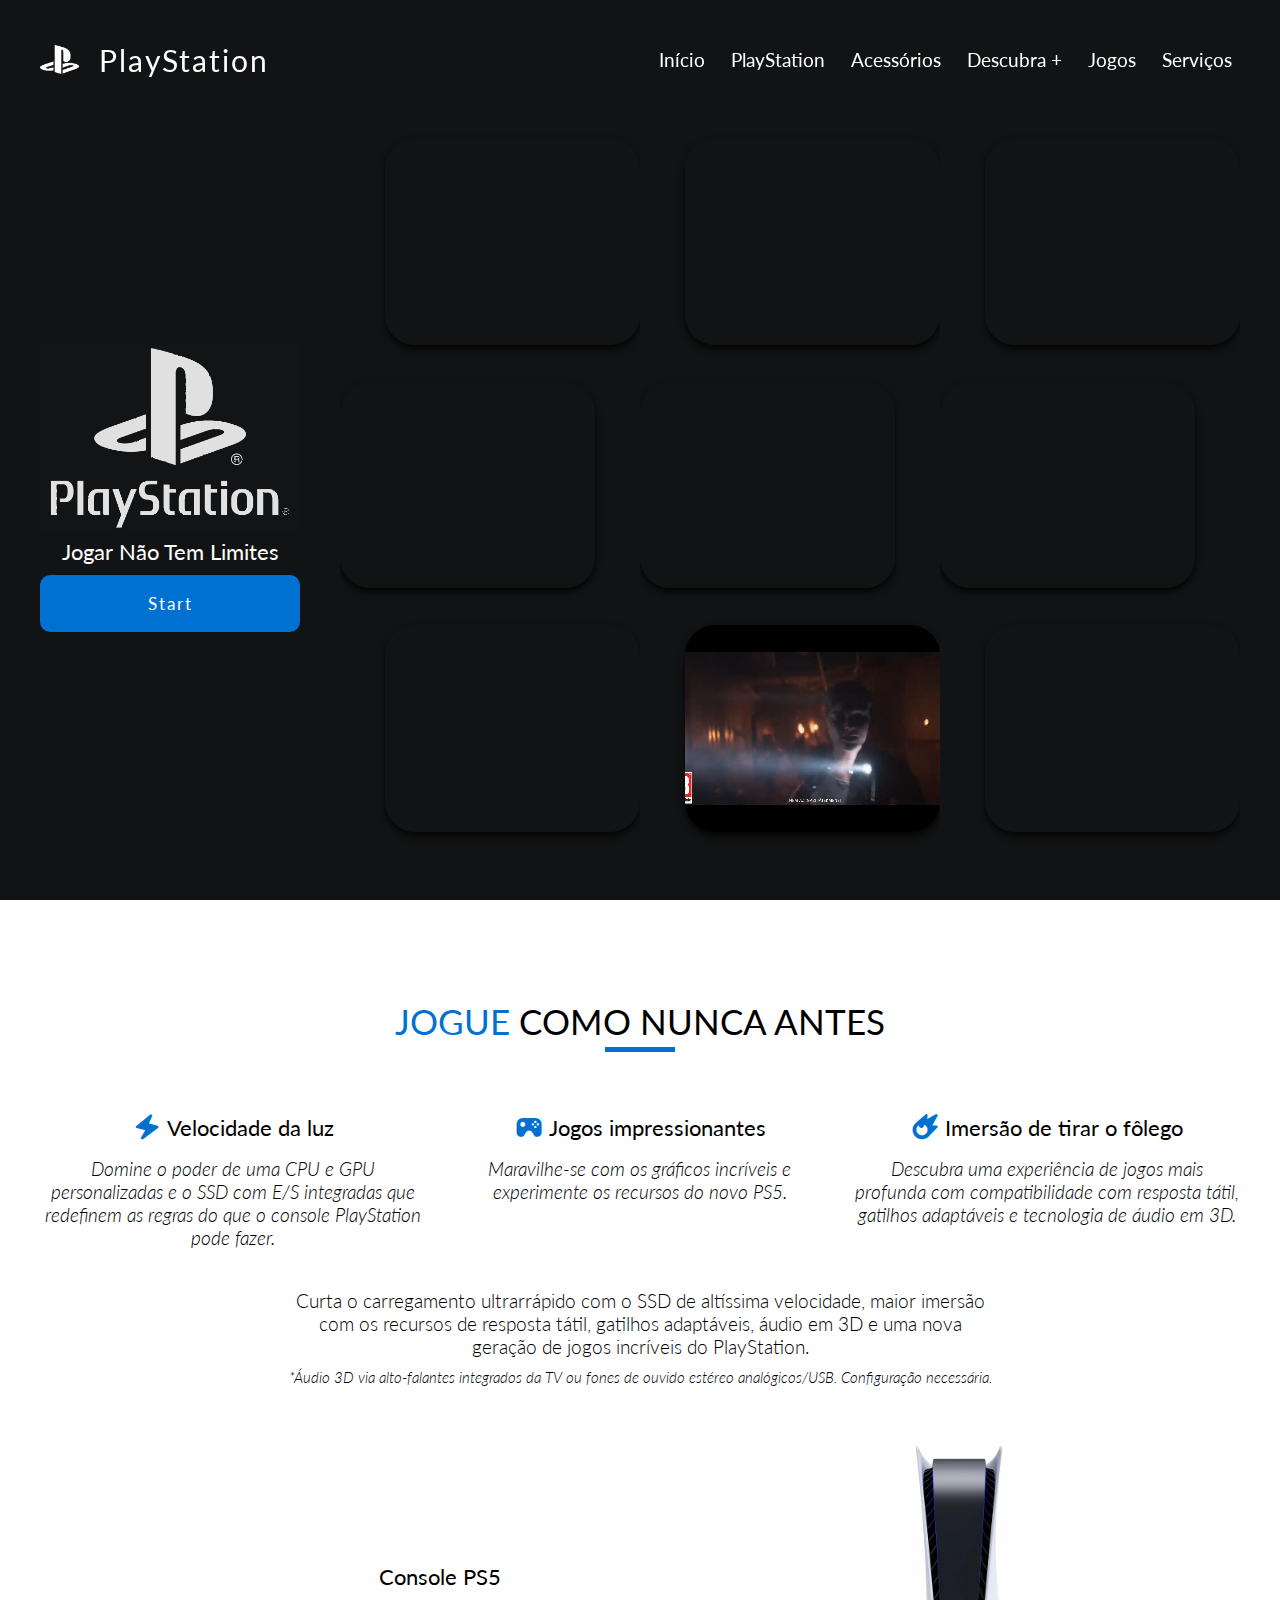
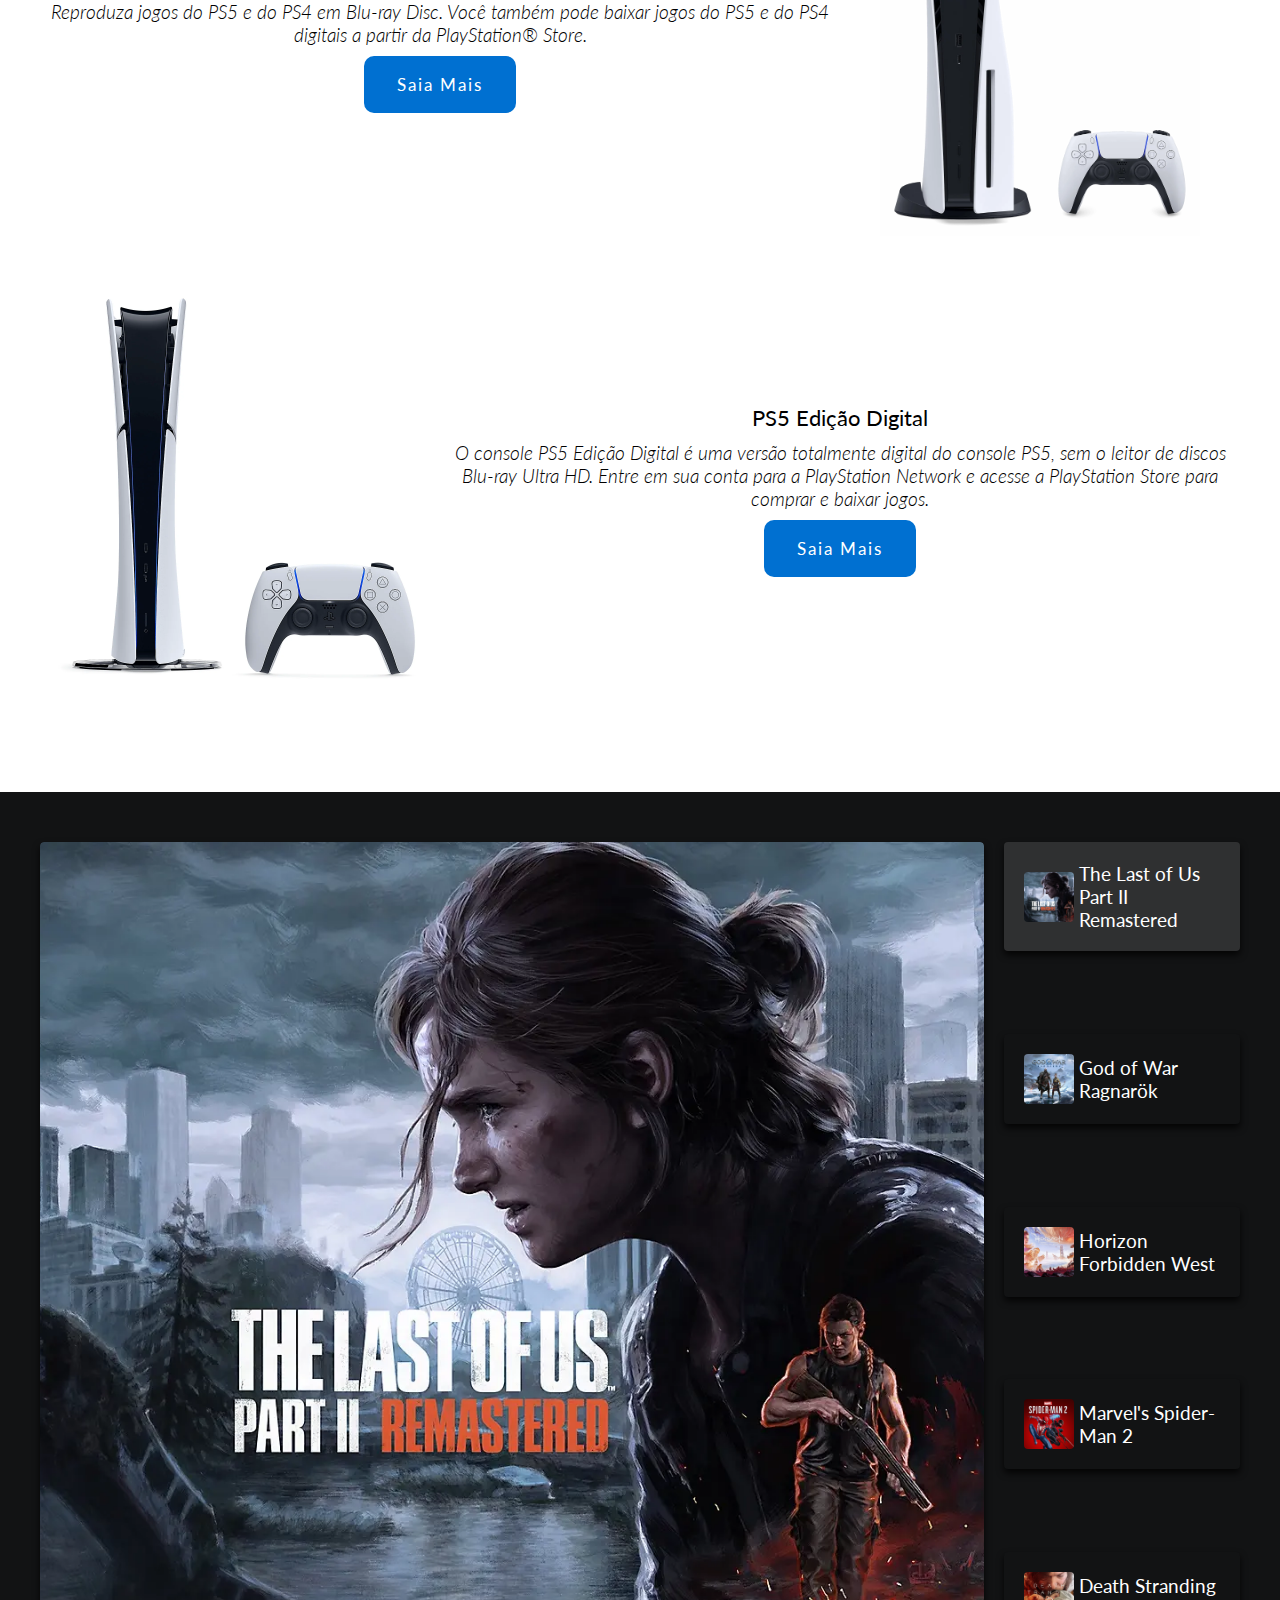
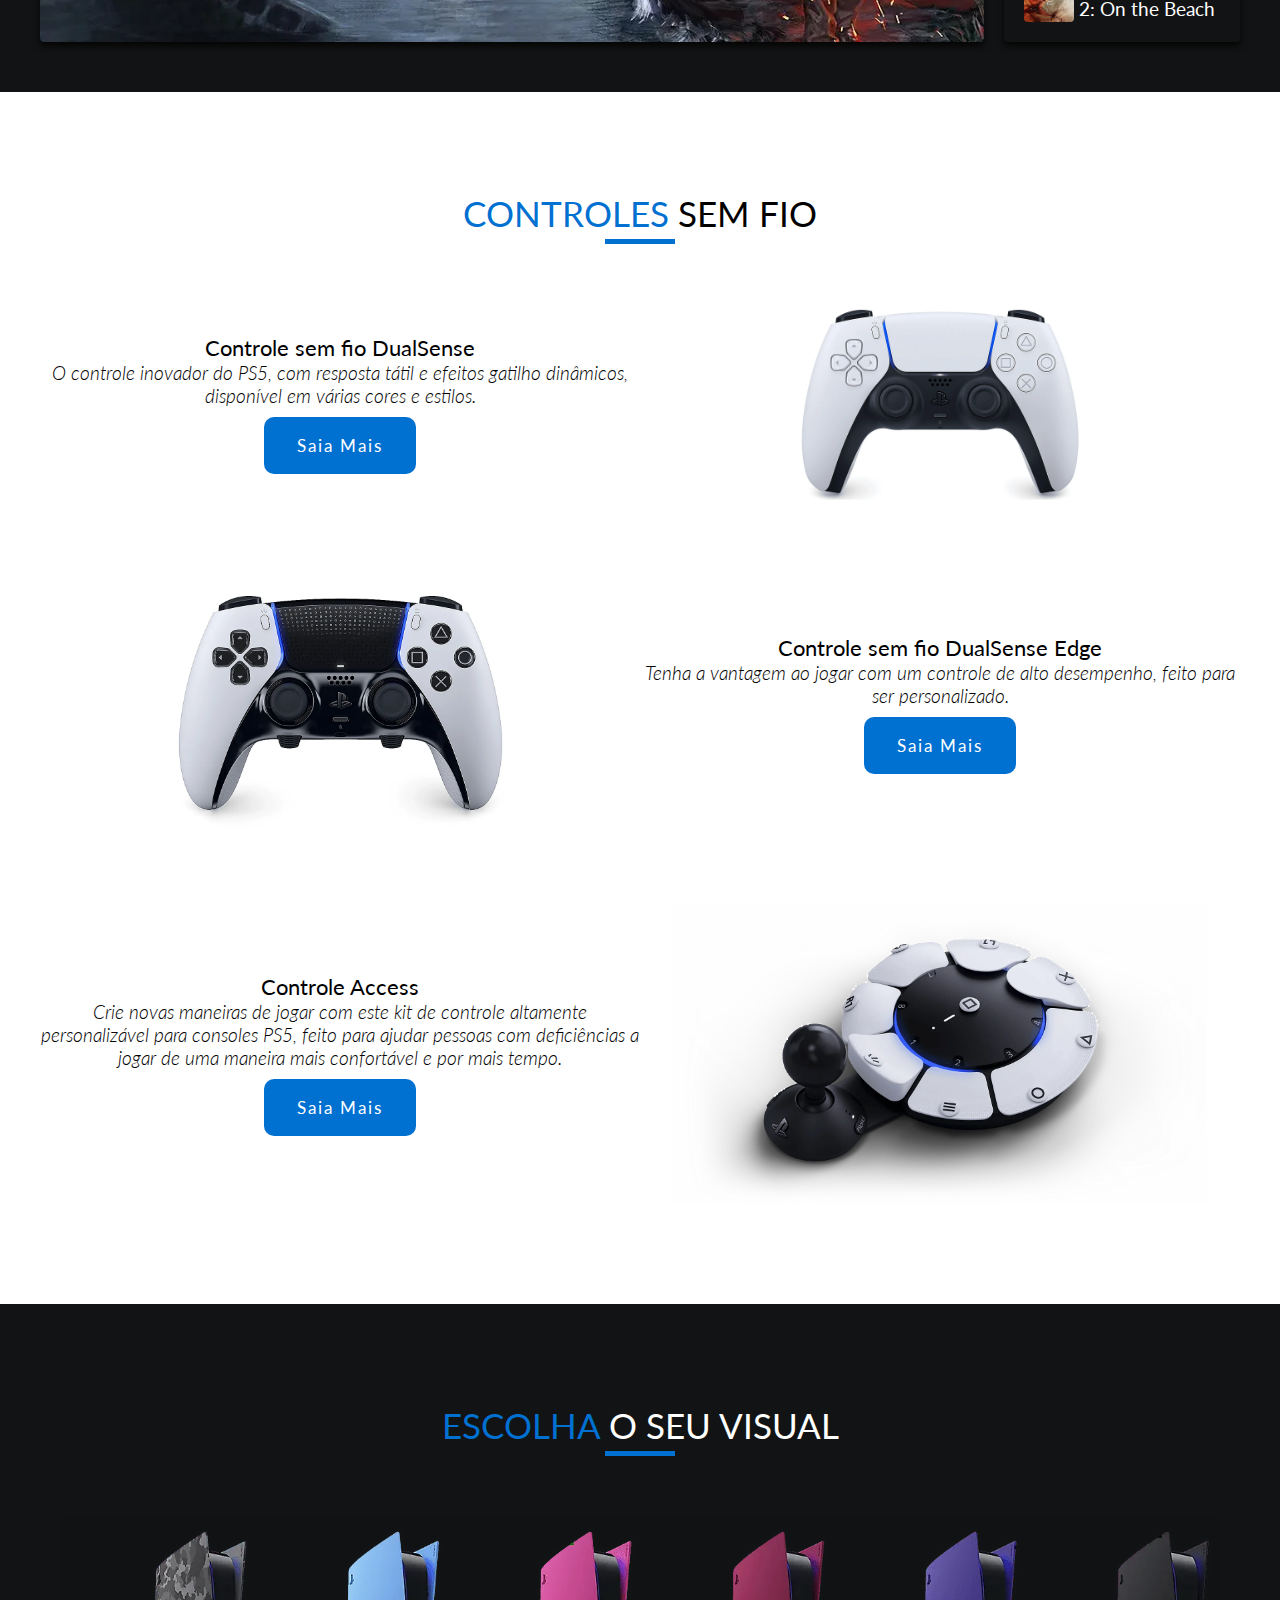
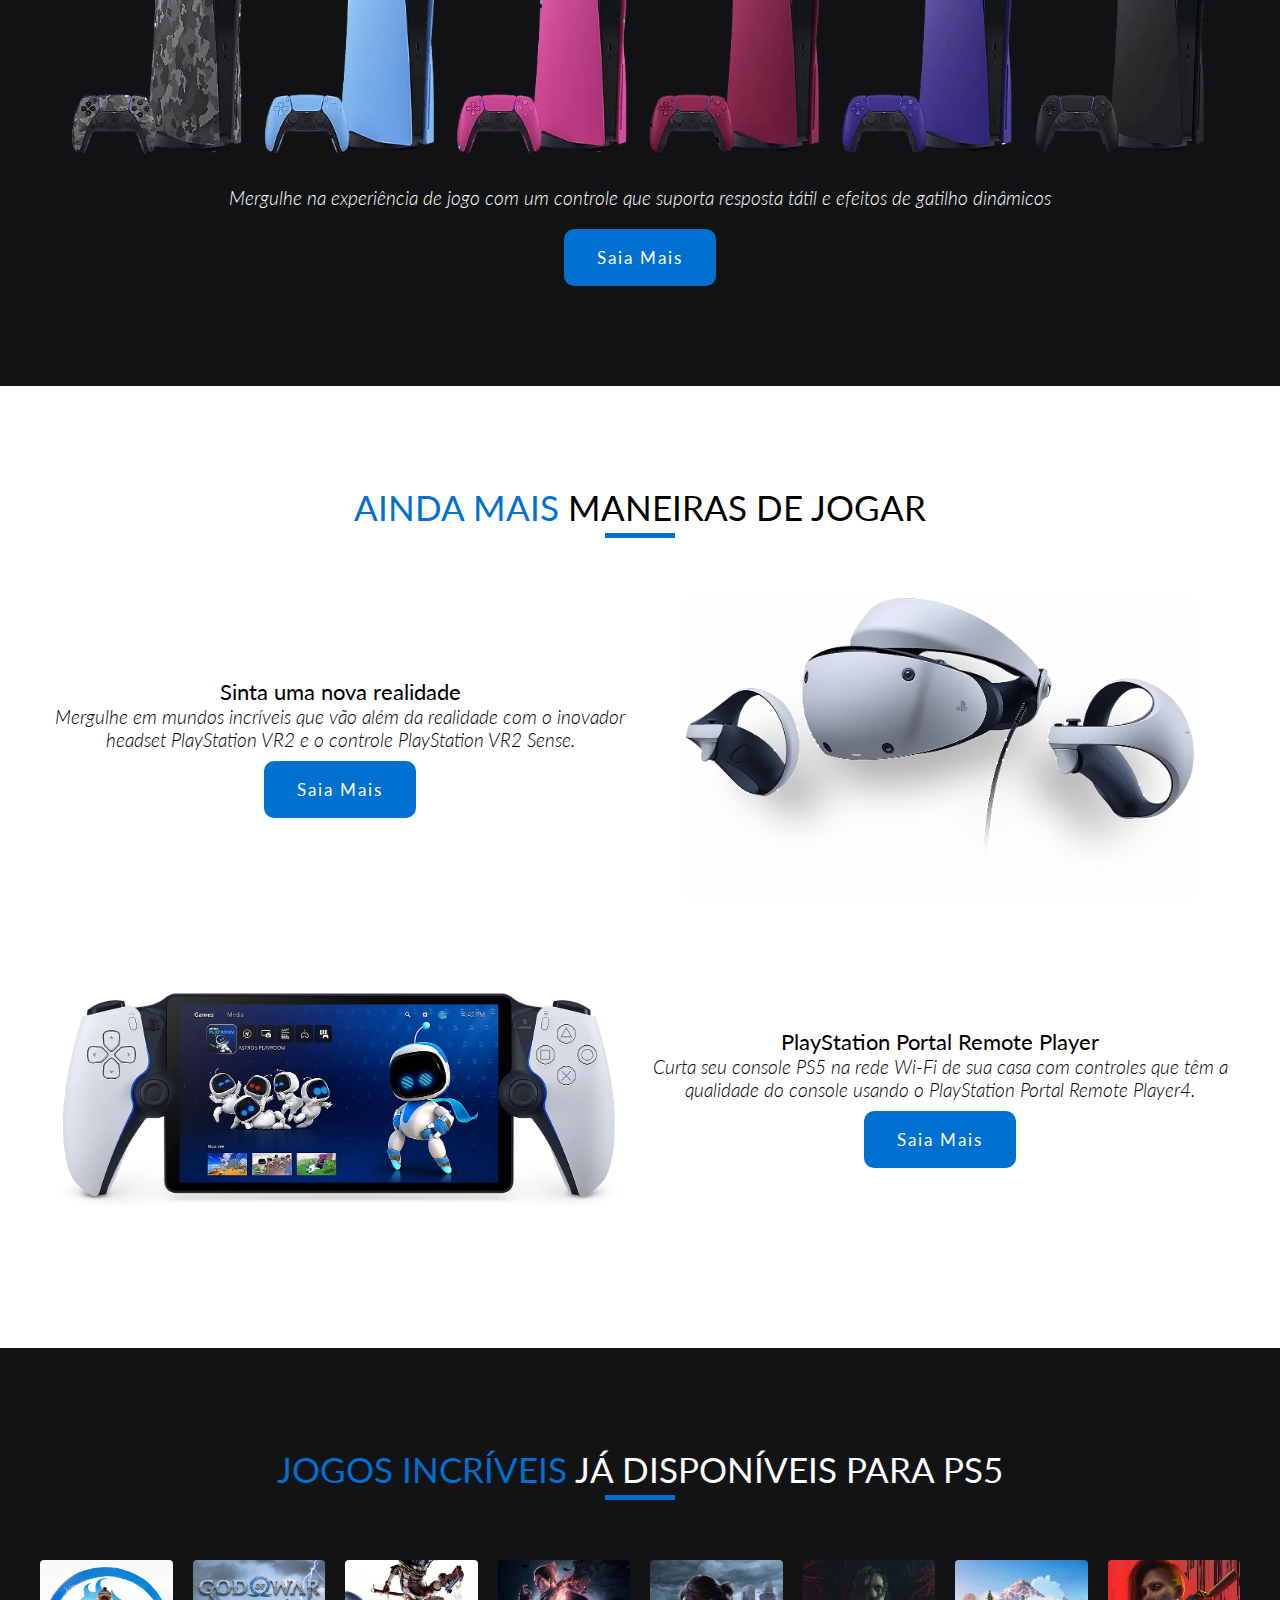
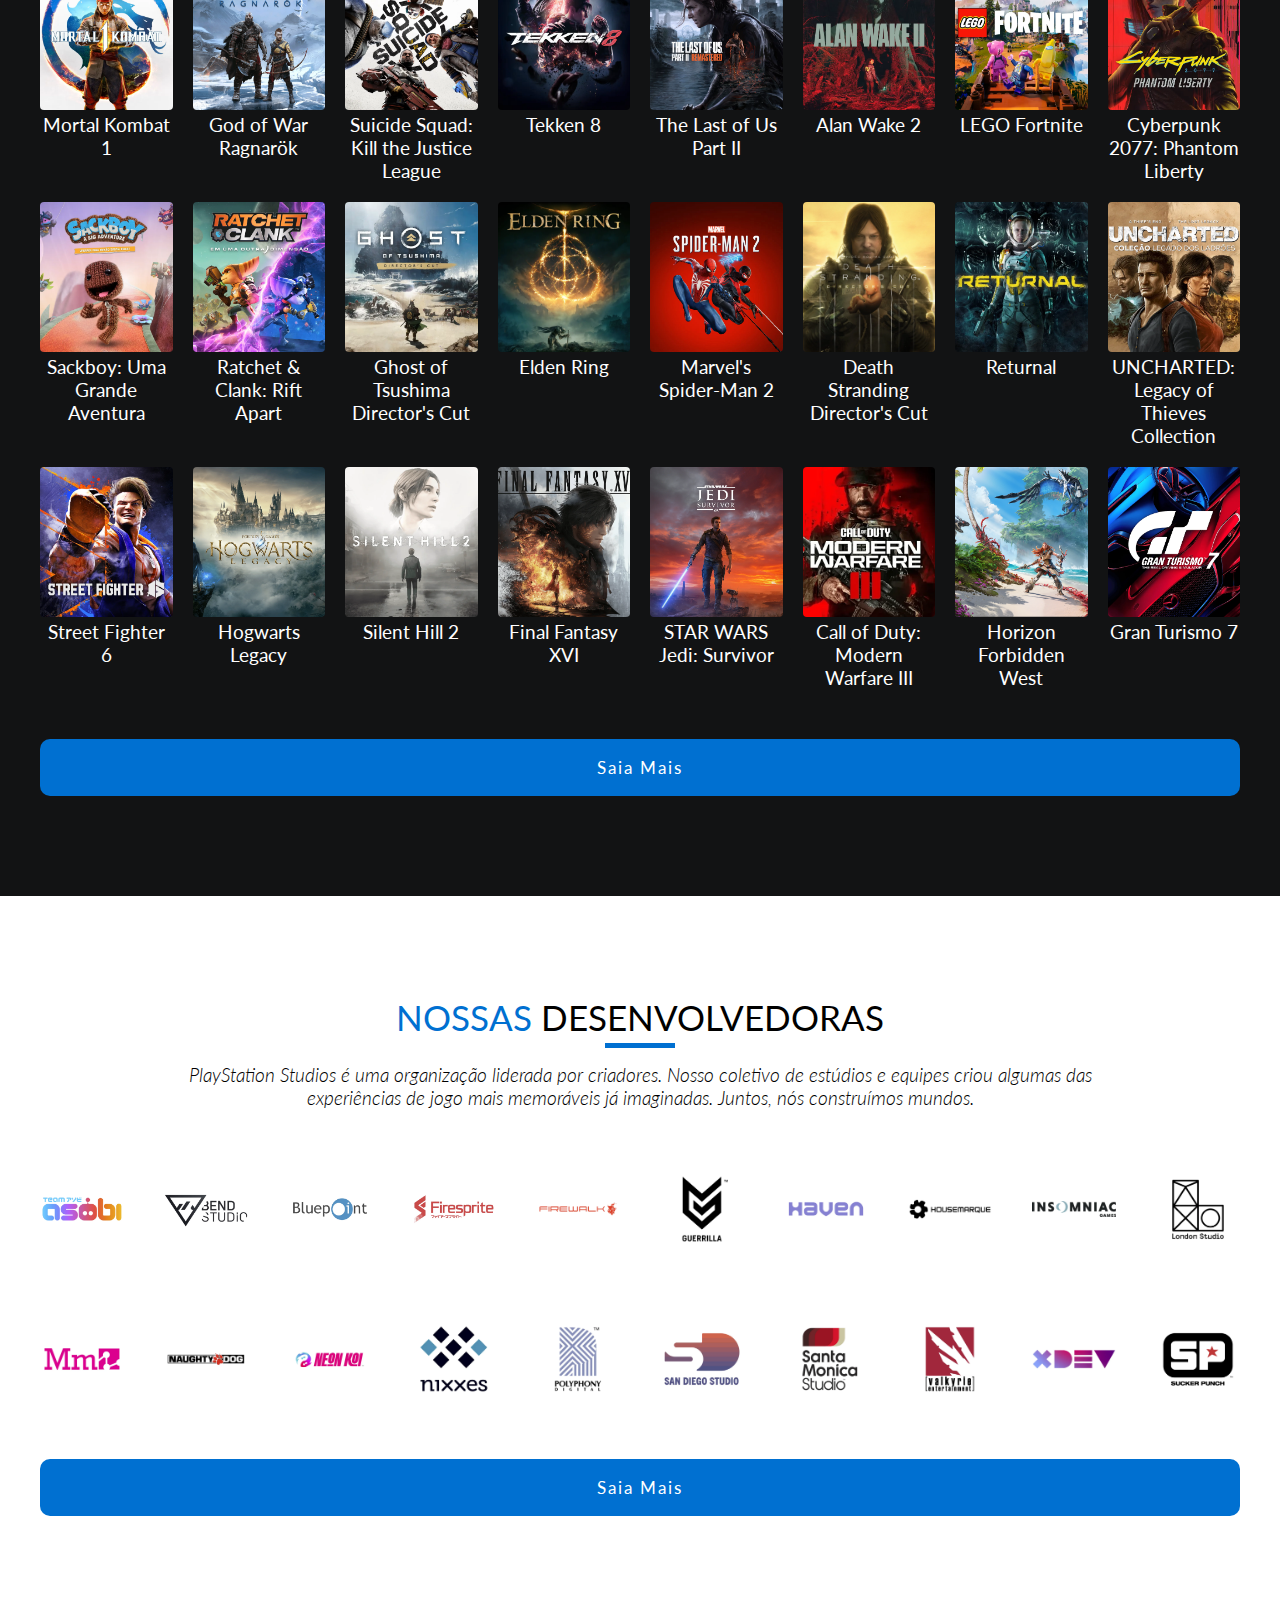
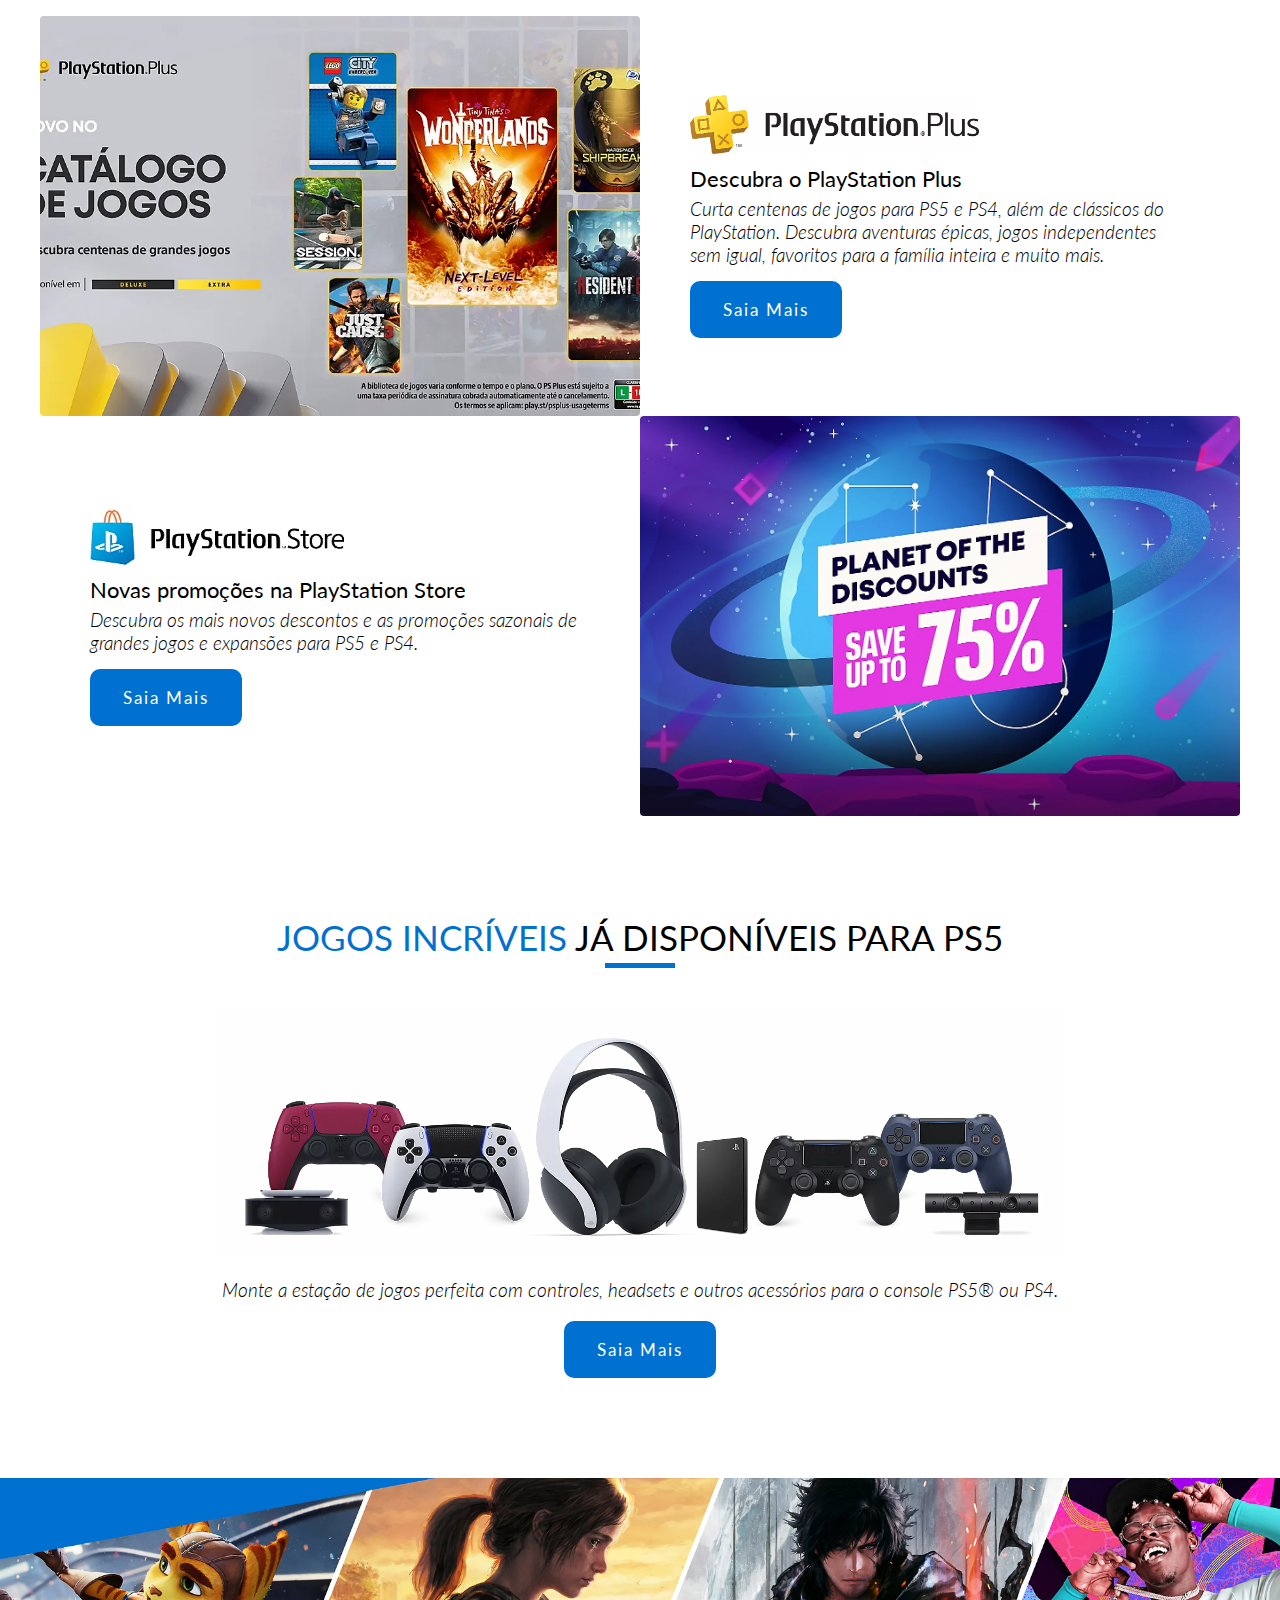
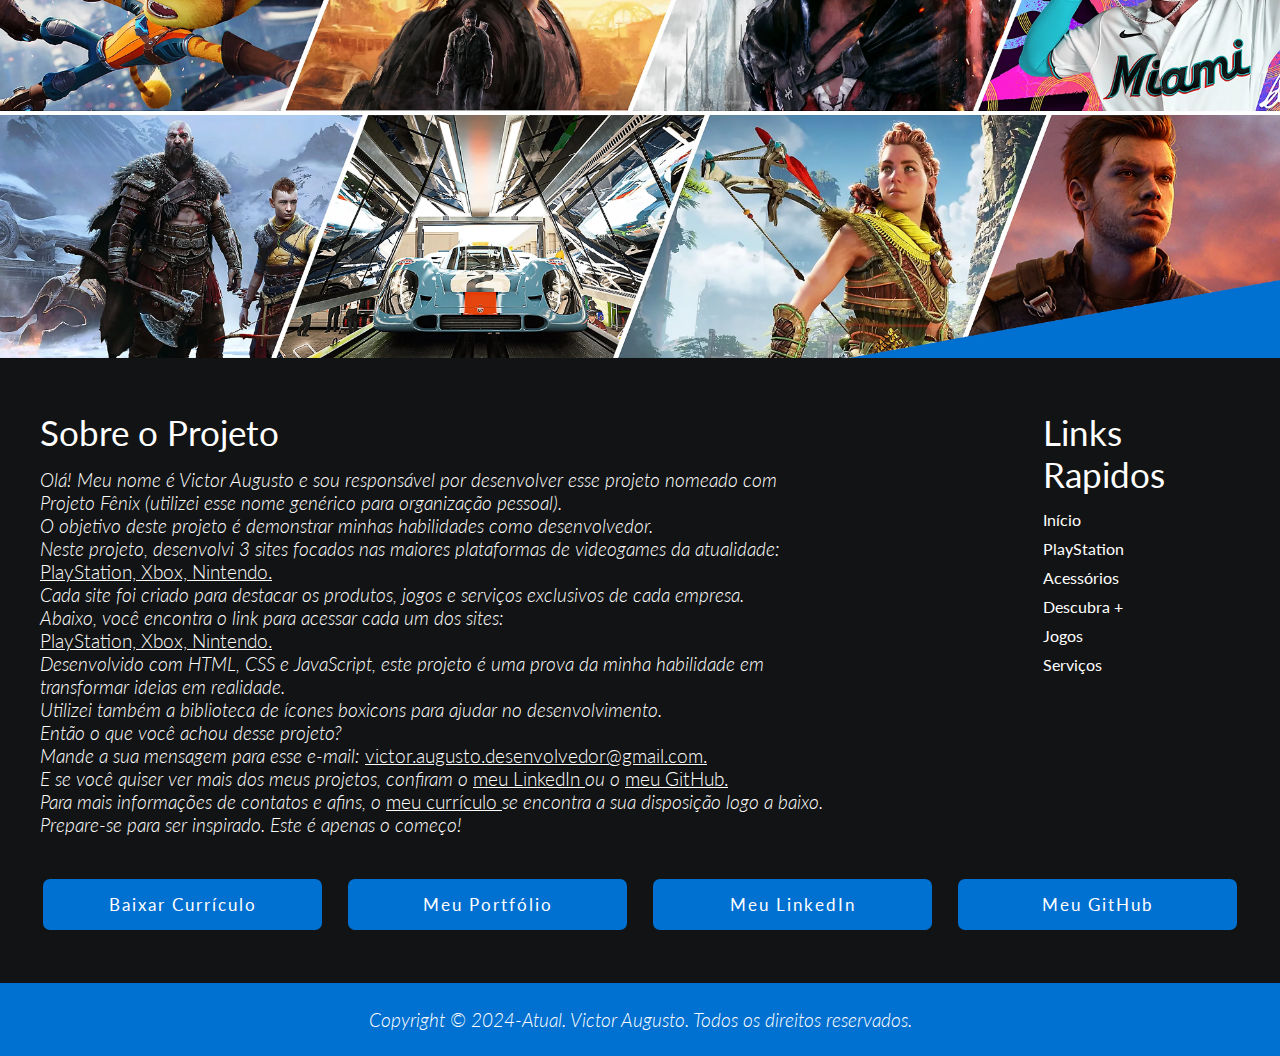
==== commit df8ae0e3: "Initial commit" ====
--- a/Site PlayStation/index.html
+++ b/Site PlayStation/index.html
@@ -679,6 +679,7 @@
         </div>
     </section>
 
+
     <footer class="footer">
         <div class="footer-container">
             <div class="footer-container-about">
@@ -687,15 +688,21 @@
                     Fênix (utilizei esse nome genérico para organização pessoal).</p>
                 <p> O objetivo deste projeto é demonstrar minhas habilidades como desenvolvedor. </p>
                 <p> Neste projeto, desenvolvi 3 sites focados nas maiores plataformas de videogames da atualidade:
-                    <a href=" " target="_blank" rel="noopener noreferrer"> PlayStation, </a>
-                    <a href=" " target="_blank" rel="noopener noreferrer"> Xbox, </a>
-                    <a href=" " target="_blank" rel="noopener noreferrer"> Nintendo. </a>
+                    <a href="https://projeto-fenix-playstation.netlify.app/" target="_blank" rel="noopener noreferrer">
+                        PlayStation, </a>
+                    <a href="https://projeto-fenix-xbox.netlify.app/" target="_blank" rel="noopener noreferrer">
+                        Xbox, </a>
+                    <a href="https://projeto-fenix-nintendo.netlify.app/" target="_blank" rel="noopener noreferrer">
+                        Nintendo. </a>
                 </p>
                 <p> Cada site foi criado para destacar os produtos, jogos e serviços exclusivos de cada empresa.</p>
                 <p> Abaixo, você encontra o link para acessar cada um dos sites:</p>
-                <p> <a href=" " target="_blank" rel="noopener noreferrer"> PlayStation, </a>
-                    <a href=" " target="_blank" rel="noopener noreferrer"> Xbox, </a>
-                    <a href=" " target="_blank" rel="noopener noreferrer"> Nintendo. </a>
+                <p> <a href="https://projeto-fenix-playstation.netlify.app/" target="_blank" rel="noopener noreferrer">
+                        PlayStation, </a>
+                    <a href="https://projeto-fenix-xbox.netlify.app/" target="_blank" rel="noopener noreferrer">
+                        Xbox, </a>
+                    <a href="https://projeto-fenix-nintendo.netlify.app/" target="_blank" rel="noopener noreferrer">
+                        Nintendo. </a>
                 </p>
                 <p> Desenvolvido com HTML, CSS e JavaScript, este projeto é uma prova da minha habilidade em transformar
                     ideias em realidade. </p>
